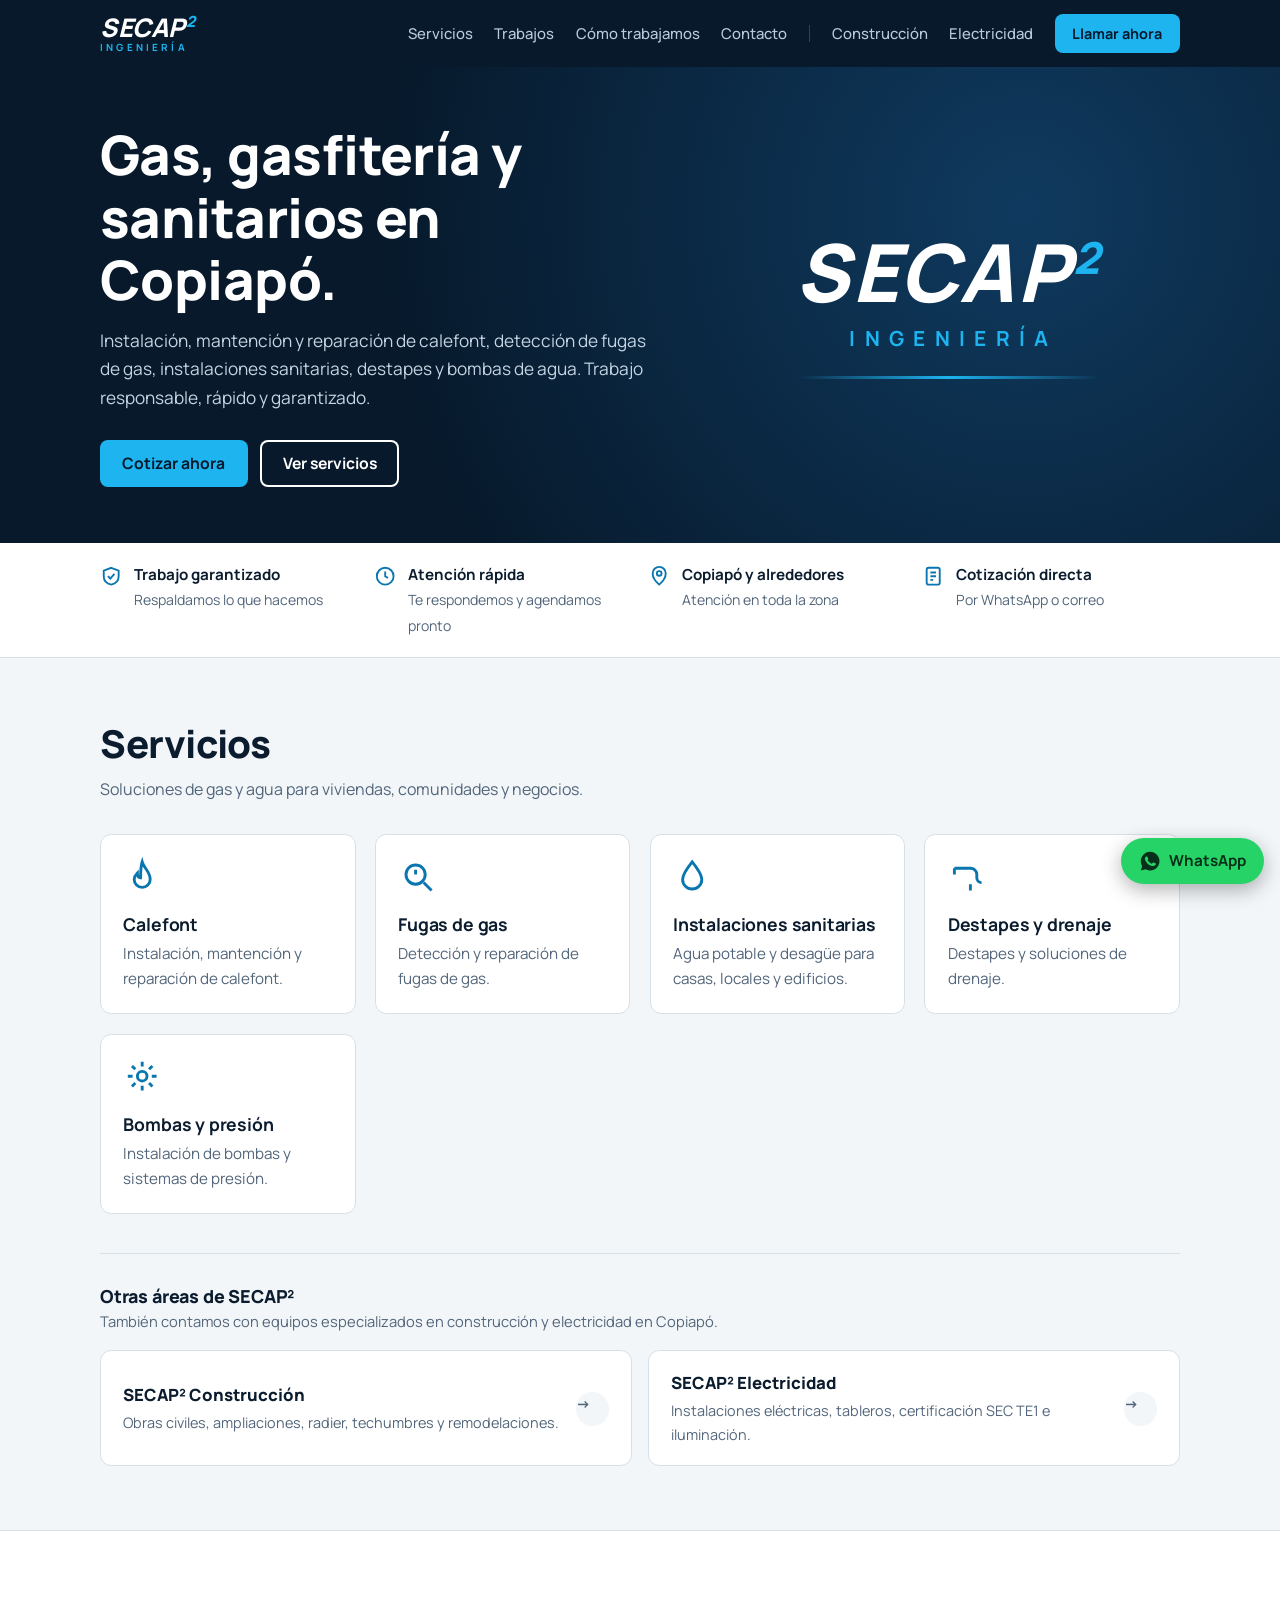
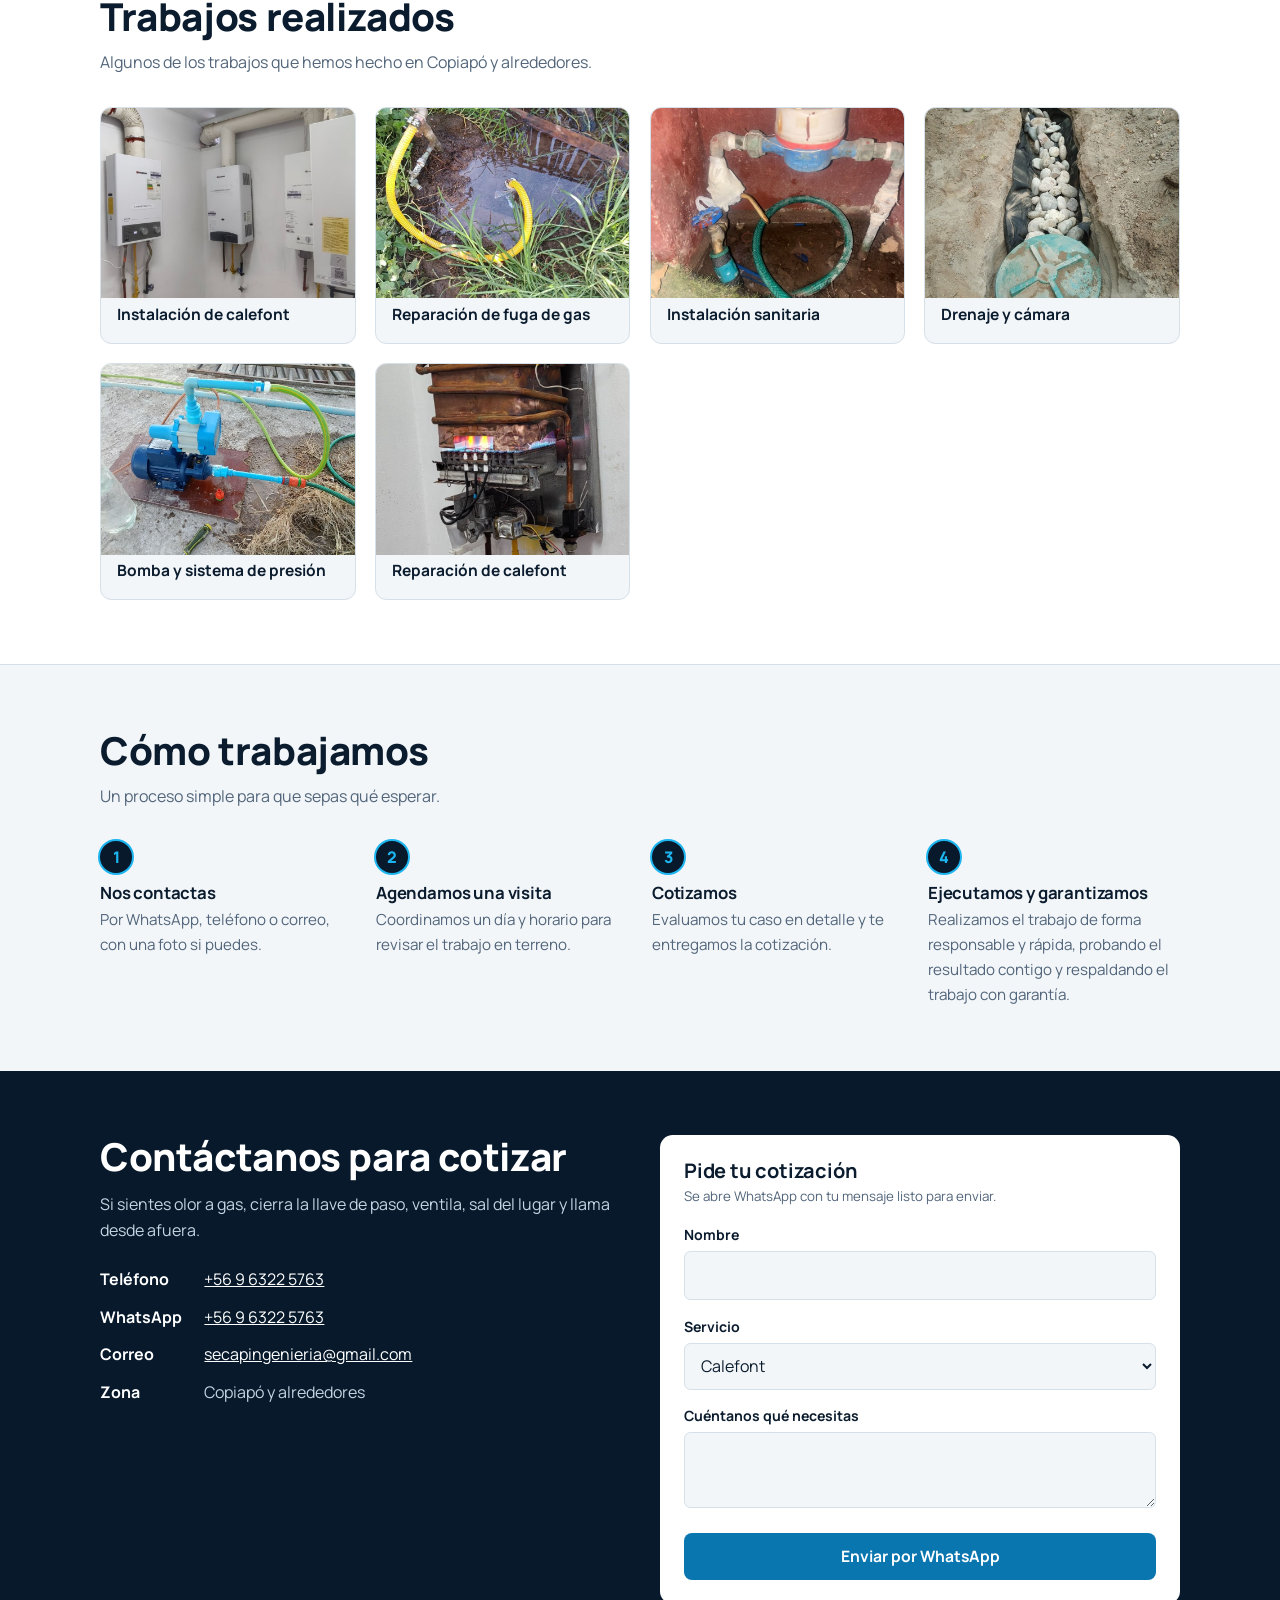
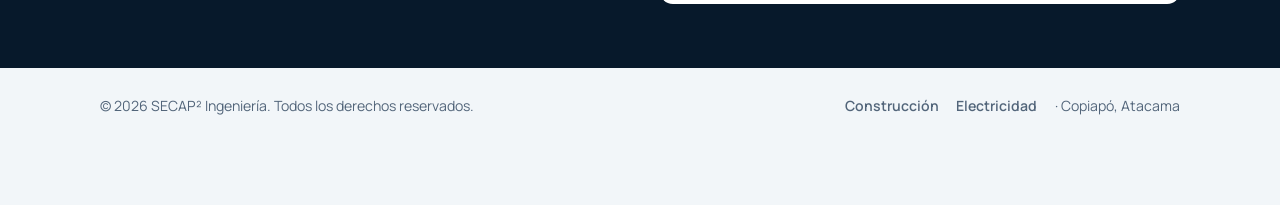
==== index.html @ 54d144fe "Add files via upload" ====
<!DOCTYPE html>
<html lang="es">
<head>
<meta charset="utf-8">
<meta name="viewport" content="width=device-width, initial-scale=1, viewport-fit=cover">
<title>SECAP² Ingeniería · Gas, gasfitería y sanitarios en Copiapó</title>
<meta name="description" content="SECAP² Ingeniería en Copiapó: gasfitería, calefont, fugas de gas, instalaciones sanitarias, construcción y electricidad. Cotiza por WhatsApp.">
<meta name="theme-color" content="#07192b">
<link rel="icon" href="assets/favicon.svg" type="image/svg+xml">
<script type="application/ld+json">{"@context":"https://schema.org","@type":"HomeAndConstructionBusiness","name":"SECAP² Ingeniería","telephone":"+56963225763","email":"secapingenieria@gmail.com","areaServed":{"@type":"City","name":"Copiapó"},"address":{"@type":"PostalAddress","addressLocality":"Copiapó","addressRegion":"Atacama","addressCountry":"CL"}}</script>
<link rel="stylesheet" href="https://fonts.googleapis.com/css2?family=Manrope:wght@400;500;700;800&display=swap">
<link rel="stylesheet" href="css/styles.css">
</head>
<body>

<header class="top">
 <div class="wrap bar">
  <a class="logo" href="#inicio" data-page-link="gas" aria-label="SECAP² Ingeniería, inicio">
   <span><b>SECAP<sup>2</sup></b><small id="logo-sub">INGENIERÍA</small></span>
  </a>
  <div class="mob-areas" aria-label="Áreas">
   <button type="button" id="mob-slot-1" class="active" data-page-link="gas">Gasfitería</button>
   <button type="button" id="mob-slot-2" data-page-link="construccion">Construcción</button>
   <button type="button" id="mob-slot-3" data-page-link="electricidad">Electricidad</button>
  </div>
  <nav>
   <a href="#servicios" class="sec-anchor">Servicios</a>
   <a href="#trabajos" class="sec-anchor">Trabajos</a>
   <a href="#proceso" class="sec-anchor">Cómo trabajamos</a>
   <a href="#contacto" class="sec-anchor">Contacto</a>
   <span class="nav-sep" aria-hidden="true"></span>
   <a href="#construccion" id="nav-alt-1" data-page-link="construccion">Construcción</a>
   <a href="#electricidad" id="nav-alt-2" data-page-link="electricidad">Electricidad</a>
   <a class="btn" href="tel:+56963225763">Llamar ahora</a>
  </nav>
 </div>
</header>

<main id="inicio">
<!-- ============================================================ -->
<!-- PÁGINA PRINCIPAL: GAS, GASFITERÍA Y SANITARIOS               -->
<!-- ============================================================ -->
<div id="page-gas" class="page-section active">
 <div class="hero"><div class="wrap">
  <div>
   <h1>Gas, gasfitería y sanitarios en Copiapó.</h1>
   <p>Instalación, mantención y reparación de calefont, detección de fugas de gas, instalaciones sanitarias, destapes y bombas de agua. Trabajo responsable, rápido y garantizado.</p>
   <a class="btn local-scroll" href="#gas-contacto">Cotizar ahora</a>
   <a class="btn line local-scroll" href="#gas-servicios" style="margin-left:.6rem">Ver servicios</a>
  </div>
  <div class="lockup" role="img" aria-label="Logo de SECAP² Ingeniería">
   <span class="lockup-main">SECAP<sup>2</sup></span>
   <span class="lockup-sub">INGENIERÍA</span>
  </div>
 </div></div>

 <div class="trust"><div class="wrap"><ul>
  <li><svg viewBox="0 0 24 24" fill="none" stroke="currentColor" stroke-width="2" aria-hidden="true"><path d="M12 3l8 3v6c0 5-3.500 8-8 9-4.500-1-8-4-8-9V6z"/><path d="M8.500 12l2.500 2.500 4.500-5"/></svg><div><b>Trabajo garantizado</b><span>Respaldamos lo que hacemos</span></div></li>
  <li><svg viewBox="0 0 24 24" fill="none" stroke="currentColor" stroke-width="2" aria-hidden="true"><circle cx="12" cy="12" r="9"/><path d="M12 7v5l3 2"/></svg><div><b>Atención rápida</b><span>Te respondemos y agendamos pronto</span></div></li>
  <li><svg viewBox="0 0 24 24" fill="none" stroke="currentColor" stroke-width="2" aria-hidden="true"><path d="M12 21s7-6 7-12a7 7 0 0 0-14 0c0 6 7 12 7 12z"/><circle cx="12" cy="9" r="2.500"/></svg><div><b>Copiapó y alrededores</b><span>Atención en toda la zona</span></div></li>
  <li><svg viewBox="0 0 24 24" fill="none" stroke="currentColor" stroke-width="2" aria-hidden="true"><rect x="5" y="3" width="14" height="18" rx="2"/><path d="M9 8h6M9 12h6M9 16h3"/></svg><div><b>Cotización directa</b><span>Por WhatsApp o correo</span></div></li>
 </ul></div></div>

 <section id="gas-servicios" data-block="servicios"><div class="wrap">
  <div class="head"><h2>Servicios</h2><p>Soluciones de gas y agua para viviendas, comunidades y negocios.</p></div>
  <div class="grid">
   <div class="card"><svg viewBox="0 0 24 24" fill="none" stroke="currentColor" stroke-width="1.8" aria-hidden="true"><path d="M12 3c1 4 5 6 5 11a5 5 0 0 1-10 0c0-2 1-3 2-4 0 2 1 3 2 3 0-4 0-7 1-10z"/></svg><h3>Calefont</h3><p>Instalación, mantención y reparación de calefont.</p></div>
   <div class="card"><svg viewBox="0 0 24 24" fill="none" stroke="currentColor" stroke-width="1.8" aria-hidden="true"><circle cx="11" cy="11" r="6"/><path d="M16 16l5 5M11 8v3"/></svg><h3>Fugas de gas</h3><p>Detección y reparación de fugas de gas.</p></div>
   <div class="card"><svg viewBox="0 0 24 24" fill="none" stroke="currentColor" stroke-width="1.8" aria-hidden="true"><path d="M12 3c4 5 6 8 6 11a6 6 0 0 1-12 0c0-3 2-6 6-11z"/></svg><h3>Instalaciones sanitarias</h3><p>Agua potable y desagüe para casas, locales y edificios.</p></div>
   <div class="card"><svg viewBox="0 0 24 24" fill="none" stroke="currentColor" stroke-width="1.8" aria-hidden="true"><path d="M4 7h10a4 4 0 0 1 4 4v2a3 3 0 0 0 3 3M4 7v4M14 17v4"/></svg><h3>Destapes y drenaje</h3><p>Destapes y soluciones de drenaje.</p></div>
   <div class="card"><svg viewBox="0 0 24 24" fill="none" stroke="currentColor" stroke-width="1.8" aria-hidden="true"><circle cx="12" cy="12" r="3"/><path d="M12 3v3M12 18v3M3 12h3M18 12h3M5.600 5.600l2.100 2.100M16.300 16.300l2.100 2.100M18.400 5.600l-2.100 2.100M7.700 16.300l-2.100 2.100"/></svg><h3>Bombas y presión</h3><p>Instalación de bombas y sistemas de presión.</p></div>
  </div>

  <!-- Acceso integrado y limpio a Construcción y Electricidad -->
  <div class="more-areas">
   <div class="more-areas-head">
    <h3>Otras áreas de SECAP²</h3>
    <p>También contamos con equipos especializados en construcción y electricidad en Copiapó.</p>
   </div>
   <div class="area-links-grid">
    <button type="button" class="area-link-card" data-page-link="construccion">
     <div>
      <strong>SECAP² Construcción</strong>
      <span>Obras civiles, ampliaciones, radier, techumbres y remodelaciones.</span>
     </div>
     <span class="area-link-arrow" aria-hidden="true">&rarr;</span>
    </button>
    <button type="button" class="area-link-card" data-page-link="electricidad">
     <div>
      <strong>SECAP² Electricidad</strong>
      <span>Instalaciones eléctricas, tableros, certificación SEC TE1 e iluminación.</span>
     </div>
     <span class="area-link-arrow" aria-hidden="true">&rarr;</span>
    </button>
   </div>
  </div>
 </div></section>

 <section class="alt" id="gas-trabajos" data-block="trabajos"><div class="wrap">
  <div class="head"><h2>Trabajos realizados</h2><p>Algunos de los trabajos que hemos hecho en Copiapó y alrededores.</p></div>
  <div class="works">
   <figure class="work"><img src="assets/img/trabajos/calefont-instalacion.jpg" alt="Tres calefont instalados en la pared de una vivienda" width="900" height="675" loading="lazy"><figcaption>Instalación de calefont</figcaption></figure>
   <figure class="work"><img src="assets/img/trabajos/red-gas-zanja.jpg" alt="Cañería de gas amarilla expuesta en una excavación durante una reparación" width="900" height="675" loading="lazy"><figcaption>Reparación de fuga de gas</figcaption></figure>
   <figure class="work"><img src="assets/img/trabajos/instalacion-sanitaria-medidor.jpg" alt="Medidor y llaves de paso de agua potable instalados en una caseta" width="900" height="675" loading="lazy"><figcaption>Instalación sanitaria</figcaption></figure>
   <figure class="work"><img src="assets/img/trabajos/drenaje-camara.jpg" alt="Zanja de drenaje con gravilla, geotextil y tapa de cámara" width="900" height="675" loading="lazy"><figcaption>Drenaje y cámara</figcaption></figure>
   <figure class="work"><img src="assets/img/trabajos/bomba-agua-presion.jpg" alt="Bomba de agua azul instalada con sus cañerías" width="900" height="675" loading="lazy"><figcaption>Bomba y sistema de presión</figcaption></figure>
   <figure class="work"><img src="assets/img/trabajos/calefont-reparacion.jpg" alt="Calefont abierto durante una reparación" width="718" height="538" loading="lazy"><figcaption>Reparación de calefont</figcaption></figure>
  </div>
 </div></section>

 <section id="gas-proceso" data-block="proceso"><div class="wrap">
  <div class="head"><h2>Cómo trabajamos</h2><p>Un proceso simple para que sepas qué esperar.</p></div>
  <ol class="steps">
   <li><h3>Nos contactas</h3><p>Por WhatsApp, teléfono o correo, con una foto si puedes.</p></li>
   <li><h3>Agendamos una visita</h3><p>Coordinamos un día y horario para revisar el trabajo en terreno.</p></li>
   <li><h3>Cotizamos</h3><p>Evaluamos tu caso en detalle y te entregamos la cotización.</p></li>
   <li><h3>Ejecutamos y garantizamos</h3><p>Realizamos el trabajo de forma responsable y rápida, probando el resultado contigo y respaldando el trabajo con garantía.</p></li>
  </ol>
 </div></section>

 <section class="contact" id="gas-contacto" data-block="contacto"><div class="wrap">
  <div>
   <h2>Contáctanos para cotizar</h2>
   <p>Si sientes olor a gas, cierra la llave de paso, ventila, sal del lugar y llama desde afuera.</p>
   <dl>
    <dt>Teléfono</dt><dd><a href="tel:+56963225763">+56 9 6322 5763</a></dd>
    <dt>WhatsApp</dt><dd><a href="https://wa.me/56963225763">+56 9 6322 5763</a></dd>
    <dt>Correo</dt><dd><a href="mailto:secapingenieria@gmail.com">secapingenieria@gmail.com</a></dd>
    <dt>Zona</dt><dd>Copiapó y alrededores</dd>
   </dl>
  </div>
  <div class="quote">
   <h3>Pide tu cotización</h3>
   <small>Se abre WhatsApp con tu mensaje listo para enviar.</small>
   <label for="n">Nombre</label><input id="n" autocomplete="name">
   <label for="s">Servicio</label>
   <select id="s"><option>Calefont</option><option>Fuga de gas</option><option>Instalación sanitaria</option><option>Destape o drenaje</option><option>Bomba o sistema de presión</option><option>Otro</option></select>
   <label for="m">Cuéntanos qué necesitas</label><textarea id="m"></textarea>
   <button class="btn" id="send" type="button">Enviar por WhatsApp</button>
  </div>
 </div></section>
</div>

<!-- ============================================================ -->
<!-- PÁGINA 2: CONSTRUCCIÓN                                       -->
<!-- ============================================================ -->
<div id="page-construccion" class="page-section">
 <div class="hero"><div class="wrap">
  <div>
   <button type="button" class="back-pill" data-page-link="gas">&larr; Volver a Gas y Sanitarios</button>
   <h1>Construcción, obras civiles y remodelaciones en Copiapó.</h1>
   <p>Ampliaciones, radier, albañilería, tabiquería, techumbres y terminaciones para viviendas, locales comerciales y empresas. Ejecución seria y garantizada.</p>
   <a class="btn local-scroll" href="#const-contacto">Cotizar obra</a>
   <a class="btn line local-scroll" href="#const-servicios" style="margin-left:.6rem">Ver servicios</a>
  </div>
  <div class="lockup" role="img" aria-label="Logo de SECAP² Construcción">
   <span class="lockup-main">SECAP<sup>2</sup></span>
   <span class="lockup-sub">CONSTRUCCIÓN</span>
  </div>
 </div></div>

 <div class="trust"><div class="wrap"><ul>
  <li><svg viewBox="0 0 24 24" fill="none" stroke="currentColor" stroke-width="2" aria-hidden="true"><path d="M12 3l8 3v6c0 5-3.500 8-8 9-4.500-1-8-4-8-9V6z"/><path d="M8.500 12l2.500 2.500 4.500-5"/></svg><div><b>Obra garantizada</b><span>Cumplimiento técnico y respaldo</span></div></li>
  <li><svg viewBox="0 0 24 24" fill="none" stroke="currentColor" stroke-width="2" aria-hidden="true"><circle cx="12" cy="12" r="9"/><path d="M12 7v5l3 2"/></svg><div><b>Plazos claros</b><span>Planificación ordenada en terreno</span></div></li>
  <li><svg viewBox="0 0 24 24" fill="none" stroke="currentColor" stroke-width="2" aria-hidden="true"><path d="M12 21s7-6 7-12a7 7 0 0 0-14 0c0 6 7 12 7 12z"/><circle cx="12" cy="9" r="2.500"/></svg><div><b>Copiapó y alrededores</b><span>Visitas de evaluación en la zona</span></div></li>
  <li><svg viewBox="0 0 24 24" fill="none" stroke="currentColor" stroke-width="2" aria-hidden="true"><rect x="5" y="3" width="14" height="18" rx="2"/><path d="M9 8h6M9 12h6M9 16h3"/></svg><div><b>Presupuesto detallado</b><span>Por WhatsApp o correo</span></div></li>
 </ul></div></div>

 <section id="const-servicios" data-block="servicios"><div class="wrap">
  <div class="head"><h2>Servicios de Construcción</h2><p>Soluciones constructivas para viviendas, comercios y proyectos industriales.</p></div>
  <div class="grid">
   <div class="card"><svg viewBox="0 0 24 24" fill="none" stroke="currentColor" stroke-width="1.8" aria-hidden="true"><path d="M3 21h18M4 21V10l8-6 8 6v11M9 21v-6h6v6"/></svg><h3>Ampliaciones y obras civiles</h3><p>Construcción de ampliaciones, segundos pisos, cierres perimetrales y estructuras.</p></div>
   <div class="card"><svg viewBox="0 0 24 24" fill="none" stroke="currentColor" stroke-width="1.8" aria-hidden="true"><path d="M2 18h20M4 14h16M6 10h12M8 6h8"/></svg><h3>Radier y albañilería</h3><p>Hormigón armado, radieres nivelados, muros de bloques, estucos y fundaciones.</p></div>
   <div class="card"><svg viewBox="0 0 24 24" fill="none" stroke="currentColor" stroke-width="1.8" aria-hidden="true"><rect x="3" y="4" width="18" height="16" rx="2"/><path d="M3 10h18M9 10v10M15 4v6"/></svg><h3>Remodelación y tabiquería</h3><p>Tabiques en Metalcon o madera, cielos rasos, aislamiento y redistribución interior.</p></div>
   <div class="card"><svg viewBox="0 0 24 24" fill="none" stroke="currentColor" stroke-width="1.8" aria-hidden="true"><path d="M2 12l10-8 10 8M5 10v10h14V10"/></svg><h3>Techumbres y hojalatería</h3><p>Instalación y reparación de techos, canaletas, bajadas de agua e impermeabilización.</p></div>
   <div class="card"><svg viewBox="0 0 24 24" fill="none" stroke="currentColor" stroke-width="1.8" aria-hidden="true"><path d="M14.7 6.3a1 1 0 0 0 0 1.4l1.6 1.6a1 1 0 0 0 1.4 0l3.77-3.77a6 6 0 0 1-7.94 7.94l-6.91 6.91a2.12 2.12 0 0 1-3-3l6.91-6.91a6 6 0 0 1 7.94-7.94l-3.76 3.76z"/></svg><h3>Terminaciones y mantención</h3><p>Cerámicas, porcelanatos, pintura interior/exterior, puertas, ventanas y arreglos generales.</p></div>
  </div>

  <div class="more-areas">
   <div class="more-areas-head">
    <h3>Otras áreas de SECAP²</h3>
    <p>Cambia de especialidad cuando lo necesites.</p>
   </div>
   <div class="area-links-grid">
    <button type="button" class="area-link-card" data-page-link="gas">
     <div>
      <strong>SECAP² Gasfitería y Sanitarios</strong>
      <span>Calefont, fugas de gas, redes sanitarias, destapes y bombas de agua.</span>
     </div>
     <span class="area-link-arrow" aria-hidden="true">&rarr;</span>
    </button>
    <button type="button" class="area-link-card" data-page-link="electricidad">
     <div>
      <strong>SECAP² Electricidad</strong>
      <span>Instalaciones eléctricas, tableros, certificación SEC TE1 e iluminación.</span>
     </div>
     <span class="area-link-arrow" aria-hidden="true">&rarr;</span>
    </button>
   </div>
  </div>
 </div></section>

 <section class="alt" id="const-trabajos" data-block="trabajos"><div class="wrap">
  <div class="head"><h2>Trabajos de construcción</h2><p>Proyectos y remodelaciones ejecutados en Copiapó y alrededores.</p></div>
  <div class="works">
   <figure class="work"><img src="assets/img/trabajos/radier-hormigonado.jpg" alt="Maestro nivelando hormigón sobre la enfierradura de un radier" width="900" height="675" loading="lazy"><figcaption>Radier con enfierradura</figcaption></figure>
   <figure class="work"><img src="assets/img/trabajos/radier-malla.jpg" alt="Preparación de un radier con malla sobre el terreno" width="900" height="675" loading="lazy"><figcaption>Radier con malla</figcaption></figure>
   <figure class="work"><div class="ph"><svg viewBox="0 0 24 24" fill="none" stroke="currentColor" stroke-width="1.6" aria-hidden="true"><path d="M4 8h3l1.5-2h7L17 8h3v11H4z"/><circle cx="12" cy="13" r="3.5"/></svg><span>Espacio para foto</span></div><figcaption>Remodelación interior</figcaption></figure>
   <figure class="work"><div class="ph"><svg viewBox="0 0 24 24" fill="none" stroke="currentColor" stroke-width="1.6" aria-hidden="true"><path d="M4 8h3l1.5-2h7L17 8h3v11H4z"/><circle cx="12" cy="13" r="3.5"/></svg><span>Espacio para foto</span></div><figcaption>Techumbre y hojalatería</figcaption></figure>
   <figure class="work"><div class="ph"><svg viewBox="0 0 24 24" fill="none" stroke="currentColor" stroke-width="1.6" aria-hidden="true"><path d="M4 8h3l1.5-2h7L17 8h3v11H4z"/><circle cx="12" cy="13" r="3.5"/></svg><span>Espacio para foto</span></div><figcaption>Terminaciones y pisos</figcaption></figure>
   <figure class="work"><div class="ph"><svg viewBox="0 0 24 24" fill="none" stroke="currentColor" stroke-width="1.6" aria-hidden="true"><path d="M4 8h3l1.5-2h7L17 8h3v11H4z"/><circle cx="12" cy="13" r="3.5"/></svg><span>Espacio para foto</span></div><figcaption>Obra menor / cierre</figcaption></figure>
  </div>
 </div></section>

 <section id="const-proceso" data-block="proceso"><div class="wrap">
  <div class="head"><h2>Cómo trabajamos</h2><p>Un proceso claro desde la visita hasta la entrega.</p></div>
  <ol class="steps">
   <li><h3>Nos contactas</h3><p>Por WhatsApp, teléfono o correo, con una foto si puedes.</p></li>
   <li><h3>Agendamos una visita</h3><p>Coordinamos un día y horario para revisar el trabajo en terreno.</p></li>
   <li><h3>Cotizamos</h3><p>Evaluamos tu caso en detalle y te entregamos la cotización.</p></li>
   <li><h3>Ejecutamos y garantizamos</h3><p>Realizamos el trabajo de forma responsable y rápida, probando el resultado contigo y respaldando el trabajo con garantía.</p></li>
  </ol>
 </div></section>

 <section class="contact" id="const-contacto" data-block="contacto"><div class="wrap">
  <div>
   <h2>Contáctanos para cotizar tu obra</h2>
   <p>Cuéntanos qué proyecto de construcción o remodelación necesitas realizar en Copiapó.</p>
   <dl>
    <dt>Teléfono</dt><dd><a href="tel:+56963225763">+56 9 6322 5763</a></dd>
    <dt>WhatsApp</dt><dd><a href="https://wa.me/56963225763">+56 9 6322 5763</a></dd>
    <dt>Correo</dt><dd><a href="mailto:secapingenieria@gmail.com">secapingenieria@gmail.com</a></dd>
    <dt>Zona</dt><dd>Copiapó y alrededores</dd>
   </dl>
  </div>
  <div class="quote">
   <h3>Pide tu cotización · Construcción</h3>
   <small>Se abre WhatsApp con tu mensaje listo para enviar.</small>
   <label for="cn">Nombre</label><input id="cn" autocomplete="name">
   <label for="cs">Servicio</label>
   <select id="cs"><option>Ampliación / Obra civil</option><option>Radier / Albañilería</option><option>Remodelación / Tabiquería</option><option>Techumbre / Hojalatería</option><option>Terminaciones / Pintura / Cerámica</option><option>Otro</option></select>
   <label for="cm">Cuéntanos qué necesitas</label><textarea id="cm"></textarea>
   <button class="btn" id="send-const" type="button">Enviar por WhatsApp</button>
  </div>
 </div></section>
</div>

<!-- ============================================================ -->
<!-- PÁGINA 3: ELECTRICIDAD                                       -->
<!-- ============================================================ -->
<div id="page-electricidad" class="page-section">
 <div class="hero"><div class="wrap">
  <div>
   <button type="button" class="back-pill" data-page-link="gas">&larr; Volver a Gas y Sanitarios</button>
   <h1>Instalaciones eléctricas y certificación SEC en Copiapó.</h1>
   <p>Proyectos eléctricos domiciliarios e industriales, tableros eléctricos, trámites SEC TE1, iluminación LED, puesta a tierra y reparación de fallas. Trabajo seguro y normado.</p>
   <a class="btn local-scroll" href="#elec-contacto">Cotizar ahora</a>
   <a class="btn line local-scroll" href="#elec-servicios" style="margin-left:.6rem">Ver servicios</a>
  </div>
  <div class="lockup" role="img" aria-label="Logo de SECAP² Electricidad">
   <span class="lockup-main">SECAP<sup>2</sup></span>
   <span class="lockup-sub">ELECTRICIDAD</span>
  </div>
 </div></div>

 <div class="trust"><div class="wrap"><ul>
  <li><svg viewBox="0 0 24 24" fill="none" stroke="currentColor" stroke-width="2" aria-hidden="true"><path d="M13 2L4 14h7l-1 8 9-12h-7l1-8z"/></svg><div><b>Normativa vigente</b><span>Instalaciones seguras bajo norma SEC</span></div></li>
  <li><svg viewBox="0 0 24 24" fill="none" stroke="currentColor" stroke-width="2" aria-hidden="true"><circle cx="12" cy="12" r="9"/><path d="M12 7v5l3 2"/></svg><div><b>Atención rápida</b><span>Diagnóstico y solución de fallas</span></div></li>
  <li><svg viewBox="0 0 24 24" fill="none" stroke="currentColor" stroke-width="2" aria-hidden="true"><path d="M12 21s7-6 7-12a7 7 0 0 0-14 0c0 6 7 12 7 12z"/><circle cx="12" cy="9" r="2.500"/></svg><div><b>Copiapó y alrededores</b><span>Atención residencial y comercial</span></div></li>
  <li><svg viewBox="0 0 24 24" fill="none" stroke="currentColor" stroke-width="2" aria-hidden="true"><rect x="5" y="3" width="14" height="18" rx="2"/><path d="M9 8h6M9 12h6M9 16h3"/></svg><div><b>Cotización directa</b><span>Por WhatsApp o correo</span></div></li>
 </ul></div></div>

 <section id="elec-servicios" data-block="servicios"><div class="wrap">
  <div class="head"><h2>Servicios de Electricidad</h2><p>Soluciones eléctricas seguras para viviendas, locales y empresas.</p></div>
  <div class="grid">
   <div class="card"><svg viewBox="0 0 24 24" fill="none" stroke="currentColor" stroke-width="1.8" aria-hidden="true"><path d="M13 2L4 14h7l-1 8 9-12h-7l1-8z"/></svg><h3>Instalaciones eléctricas</h3><p>Canalizaciones, cableado, circuitos dedicados, enchufes y aumentos de potencia.</p></div>
   <div class="card"><svg viewBox="0 0 24 24" fill="none" stroke="currentColor" stroke-width="1.8" aria-hidden="true"><rect x="4" y="3" width="16" height="18" rx="2"/><path d="M8 8h8M8 12h8M8 16h4"/></svg><h3>Tableros eléctricos</h3><p>Armado, normalización y actualización con protecciones diferenciales y automáticos.</p></div>
   <div class="card"><svg viewBox="0 0 24 24" fill="none" stroke="currentColor" stroke-width="1.8" aria-hidden="true"><path d="M9 12l2 2 4-4"/><rect x="4" y="3" width="16" height="18" rx="2"/></svg><h3>Certificación SEC TE1</h3><p>Regularización eléctrica, planos y tramitación de certificado TE1 ante la SEC.</p></div>
   <div class="card"><svg viewBox="0 0 24 24" fill="none" stroke="currentColor" stroke-width="1.8" aria-hidden="true"><circle cx="12" cy="12" r="4"/><path d="M12 2v2M12 20v2M4.93 4.93l1.41 1.41M17.66 17.66l1.41 1.41M2 12h2M20 12h2M4.93 19.07l1.41-1.41M17.66 6.34l1.41-1.41"/></svg><h3>Iluminación LED</h3><p>Iluminación interior, exterior, focos de seguridad, galpones y ahorro energético.</p></div>
   <div class="card"><svg viewBox="0 0 24 24" fill="none" stroke="currentColor" stroke-width="1.8" aria-hidden="true"><path d="M12 3v12M8 15h8M9 18h6M10 21h4"/></svg><h3>Fallas y puesta a tierra</h3><p>Detección de cortocircuitos, fugas a tierra, mallas a tierra y mantención preventiva.</p></div>
  </div>

  <div class="more-areas">
   <div class="more-areas-head">
    <h3>Otras áreas de SECAP²</h3>
    <p>Cambia de especialidad cuando lo necesites.</p>
   </div>
   <div class="area-links-grid">
    <button type="button" class="area-link-card" data-page-link="gas">
     <div>
      <strong>SECAP² Gasfitería y Sanitarios</strong>
      <span>Calefont, fugas de gas, redes sanitarias, destapes y bombas de agua.</span>
     </div>
     <span class="area-link-arrow" aria-hidden="true">&rarr;</span>
    </button>
    <button type="button" class="area-link-card" data-page-link="construccion">
     <div>
      <strong>SECAP² Construcción</strong>
      <span>Obras civiles, ampliaciones, radier, techumbres y remodelaciones.</span>
     </div>
     <span class="area-link-arrow" aria-hidden="true">&rarr;</span>
    </button>
   </div>
  </div>
 </div></section>

 <section class="alt" id="elec-trabajos" data-block="trabajos"><div class="wrap">
  <div class="head"><h2>Trabajos eléctricos realizados</h2><p>Algunas instalaciones y normalizaciones hechas en Copiapó y alrededores.</p></div>
  <div class="works">
   <figure class="work"><div class="ph"><svg viewBox="0 0 24 24" fill="none" stroke="currentColor" stroke-width="1.6" aria-hidden="true"><path d="M4 8h3l1.5-2h7L17 8h3v11H4z"/><circle cx="12" cy="13" r="3.5"/></svg><span>Espacio para foto</span></div><figcaption>Normalización de tablero eléctrico</figcaption></figure>
   <figure class="work"><div class="ph"><svg viewBox="0 0 24 24" fill="none" stroke="currentColor" stroke-width="1.6" aria-hidden="true"><path d="M4 8h3l1.5-2h7L17 8h3v11H4z"/><circle cx="12" cy="13" r="3.5"/></svg><span>Espacio para foto</span></div><figcaption>Certificación SEC TE1</figcaption></figure>
   <figure class="work"><div class="ph"><svg viewBox="0 0 24 24" fill="none" stroke="currentColor" stroke-width="1.6" aria-hidden="true"><path d="M4 8h3l1.5-2h7L17 8h3v11H4z"/><circle cx="12" cy="13" r="3.5"/></svg><span>Espacio para foto</span></div><figcaption>Instalación eléctrica domiciliaria</figcaption></figure>
   <figure class="work"><div class="ph"><svg viewBox="0 0 24 24" fill="none" stroke="currentColor" stroke-width="1.6" aria-hidden="true"><path d="M4 8h3l1.5-2h7L17 8h3v11H4z"/><circle cx="12" cy="13" r="3.5"/></svg><span>Espacio para foto</span></div><figcaption>Iluminación LED exterior e interior</figcaption></figure>
   <figure class="work"><div class="ph"><svg viewBox="0 0 24 24" fill="none" stroke="currentColor" stroke-width="1.6" aria-hidden="true"><path d="M4 8h3l1.5-2h7L17 8h3v11H4z"/><circle cx="12" cy="13" r="3.5"/></svg><span>Espacio para foto</span></div><figcaption>Sistema de puesta a tierra</figcaption></figure>
   <figure class="work"><div class="ph"><svg viewBox="0 0 24 24" fill="none" stroke="currentColor" stroke-width="1.6" aria-hidden="true"><path d="M4 8h3l1.5-2h7L17 8h3v11H4z"/><circle cx="12" cy="13" r="3.5"/></svg><span>Espacio para foto</span></div><figcaption>Mantención eléctrica</figcaption></figure>
  </div>
 </div></section>

 <section id="elec-proceso" data-block="proceso"><div class="wrap">
  <div class="head"><h2>Cómo trabajamos</h2><p>Un proceso seguro y transparente para cada instalación.</p></div>
  <ol class="steps">
   <li><h3>Nos contactas</h3><p>Por WhatsApp, teléfono o correo, con una foto si puedes.</p></li>
   <li><h3>Agendamos una visita</h3><p>Coordinamos un día y horario para revisar el trabajo en terreno.</p></li>
   <li><h3>Cotizamos</h3><p>Evaluamos tu caso en detalle y te entregamos la cotización.</p></li>
   <li><h3>Ejecutamos y garantizamos</h3><p>Realizamos el trabajo de forma responsable y rápida, probando el resultado contigo y respaldando el trabajo con garantía.</p></li>
  </ol>
 </div></section>

 <section class="contact" id="elec-contacto" data-block="contacto"><div class="wrap">
  <div>
   <h2>Contáctanos para cotizar</h2>
   <p>Si notas olor a quemado, chispazos o cortes frecuentes, baja el interruptor automático y llámanos.</p>
   <dl>
    <dt>Teléfono</dt><dd><a href="tel:+56963225763">+56 9 6322 5763</a></dd>
    <dt>WhatsApp</dt><dd><a href="https://wa.me/56963225763">+56 9 6322 5763</a></dd>
    <dt>Correo</dt><dd><a href="mailto:secapingenieria@gmail.com">secapingenieria@gmail.com</a></dd>
    <dt>Zona</dt><dd>Copiapó y alrededores</dd>
   </dl>
  </div>
  <div class="quote">
   <h3>Pide tu cotización · Electricidad</h3>
   <small>Se abre WhatsApp con tu mensaje listo para enviar.</small>
   <label for="en">Nombre</label><input id="en" autocomplete="name">
   <label for="es">Servicio</label>
   <select id="es"><option>Instalación eléctrica</option><option>Tablero eléctrico / Normalización</option><option>Certificación SEC TE1</option><option>Iluminación LED</option><option>Falla eléctrica / Puesta a tierra</option><option>Otro</option></select>
   <label for="em">Cuéntanos qué necesitas</label><textarea id="em"></textarea>
   <button class="btn" id="send-elec" type="button">Enviar por WhatsApp</button>
  </div>
 </div></section>
</div>
</main>

<footer>
 <div class="wrap">
  <span>© 2026 SECAP² Ingeniería. Todos los derechos reservados.</span>
  <div class="footer-links">
   <a href="#construccion" id="footer-alt-1" data-page-link="construccion">Construcción</a>
   <a href="#electricidad" id="footer-alt-2" data-page-link="electricidad">Electricidad</a>
   <span>· Copiapó, Atacama</span>
  </div>
 </div>
</footer>

<a class="fab" href="https://wa.me/56963225763?text=Hola%2C%20quiero%20cotizar." target="_blank" rel="noopener" aria-label="Escribir por WhatsApp"><svg viewBox="0 0 24 24" fill="currentColor" aria-hidden="true"><path d="M12 2a10 10 0 0 0-8.6 15.1L2 22l5-1.3A10 10 0 1 0 12 2zm5.200 14c-.2.6-1.300 1.200-1.800 1.200-.5.100-1 .200-3.300-.700-2.800-1.100-4.600-4-4.700-4.200-.1-.2-1.100-1.500-1.100-2.800s.700-2 1-2.300c.2-.3.500-.3.700-.3h.5c.2 0 .4 0 .6.500l.8 2c.1.200.1.300 0 .5l-.4.600c-.1.200-.3.300-.1.600.2.300.8 1.300 1.700 2.100 1.200 1 2.100 1.300 2.400 1.500.3.100.5.100.6-.1l.9-1.100c.2-.3.400-.2.600-.1l1.900.9c.3.100.5.200.5.300.1.200.1.800-.1 1.400z"/></svg>WhatsApp</a>

<script src="js/main.js"></script>
</body>
</html>
---- css/styles.css ----
/* SECAP² Ingeniería · estilos del sitio */
:root{--bg:#f2f6f9;--surface:#fff;--ink:#0b1c2e;--muted:#52657a;--btn:#0a76b0;--btn-ink:#fff;--cy:#1db4f0;--navy:#07192b;--line:#d6e0e8;
box-sizing:border-box;padding-top:env(safe-area-inset-top,0px);padding-bottom:env(safe-area-inset-bottom,0px)}
@media (prefers-color-scheme:dark){:root:not([data-theme="light"]){--bg:#0a1623;--surface:#112133;--ink:#e8f0f6;--muted:#9db0c2;--btn:#2bbcf3;--btn-ink:#06192a;--line:#233850}}
:root[data-theme="dark"]{--bg:#0a1623;--surface:#112133;--ink:#e8f0f6;--muted:#9db0c2;--btn:#2bbcf3;--btn-ink:#06192a;--line:#233850}
html{scroll-padding-top:calc(env(safe-area-inset-top,0px) + 4.5rem);scroll-behavior:smooth}
*{box-sizing:border-box}
body{margin:0;background:var(--bg);color:var(--ink);font:400 1rem/1.65 Manrope,system-ui,sans-serif}
body::before{content:"";position:fixed;inset:0 0 auto;height:env(safe-area-inset-top,0px);background:var(--navy);z-index:21}
h1,h2,h3{margin:0;line-height:1.15;letter-spacing:-.01em}
a{color:inherit}
:focus-visible{outline:3px solid var(--cy);outline-offset:3px}
.wrap{max-width:1120px;margin:0 auto;padding:0 1.25rem}

/* Barra superior original */
.top{position:sticky;top:0;z-index:20;background:var(--navy);color:#fff;padding-top:env(safe-area-inset-top,0px)}
.bar{display:flex;align-items:center;justify-content:space-between;gap:1rem;height:4.2rem}
.logo{display:flex;align-items:center;text-decoration:none;color:#fff;line-height:1}
.logo b{font-weight:800;font-style:italic;font-size:1.6rem;letter-spacing:.02em}
.logo b sup{color:var(--cy);font-size:.6em}
.logo small{display:block;font-size:.62rem;font-weight:700;letter-spacing:.32em;color:var(--cy);margin-top:.2rem}

nav{display:flex;align-items:center;gap:1.35rem}
nav a{text-decoration:none;color:#b9cbdb;font-weight:500;font-size:.93rem;transition:color .15s}
nav a:hover,nav a.active-link{color:#fff}
nav .nav-sep{width:1px;height:1.1rem;background:rgba(255,255,255,.18)}

/* Menú móvil compacto para otras áreas */
.mob-areas{display:none;gap:.45rem;align-items:center}
.mob-areas button{background:rgba(255,255,255,.08);border:1px solid rgba(255,255,255,.18);color:#fff;font:600 .78rem Manrope,sans-serif;padding:.35rem .6rem;border-radius:.4rem;cursor:pointer}
.mob-areas button.active{background:var(--cy);color:var(--navy);border-color:var(--cy)}

.btn{display:inline-block;background:var(--btn);color:var(--btn-ink);padding:.8rem 1.4rem;border-radius:.5rem;font:700 .98rem Manrope,sans-serif;text-decoration:none;border:0;cursor:pointer}
.top .btn,.hero .btn{background:var(--cy);color:var(--navy)}
.top .btn{padding:.62rem 1.1rem;font-size:.9rem}
.btn.line,.hero .btn.line{background:transparent;color:#fff;box-shadow:inset 0 0 0 2px #fff}

/* Vistas de página */
.page-section{display:none}
.page-section.active{display:block}

/* Hero original + Lockup solo letras */
.hero{background:radial-gradient(circle at 80% 30%,#0f3a5f 0,var(--navy) 60%);color:#fff;padding:3.5rem 0}
.hero .wrap{display:grid;grid-template-columns:1.25fr 1fr;gap:2.5rem;align-items:center}
.hero h1{font-size:clamp(2.1rem,5vw,3.4rem);font-weight:800}
.hero p{margin:1rem 0 1.7rem;max-width:50ch;color:#c4d4e2;font-size:1.08rem}
.hero .lockup{display:flex;flex-direction:column;align-items:center;justify-content:center;text-align:center;user-select:none;padding:1rem}
.hero .lockup-main{font-size:clamp(3.3rem,6.5vw,5rem);font-weight:800;font-style:italic;letter-spacing:.03em;line-height:1;color:#fff}
.hero .lockup-main sup{color:var(--cy);font-size:.55em;vertical-align:super;margin-left:2px}
.hero .lockup-sub{font-size:clamp(.95rem,1.8vw,1.3rem);font-weight:700;letter-spacing:.45em;color:var(--cy);margin-top:.55rem;padding-left:.45em;text-transform:uppercase}

.back-pill{display:inline-flex;align-items:center;gap:.45rem;background:rgba(29,180,240,.14);color:var(--cy);border:1px solid rgba(29,180,240,.35);padding:.35rem .85rem;border-radius:999px;font-size:.84rem;font-weight:700;text-decoration:none;margin-bottom:1.1rem;cursor:pointer}
.back-pill:hover{background:rgba(29,180,240,.24)}

.trust{background:var(--surface);border-bottom:1px solid var(--line)}
.trust ul{list-style:none;margin:0;padding:1.2rem 0;display:grid;grid-template-columns:repeat(auto-fit,minmax(200px,1fr));gap:1rem}
.trust li{display:flex;gap:.7rem;align-items:flex-start;font-size:.95rem}
.trust svg{flex:none;width:1.4rem;height:1.4rem;color:var(--btn);margin-top:.15rem}
.trust b{display:block}.trust span{color:var(--muted);font-size:.88rem}
section{padding:4rem 0}
.head{max-width:60ch;margin-bottom:2rem}
.head h2{font-size:clamp(1.7rem,4vw,2.4rem);font-weight:800}
.head p{margin:.6rem 0 0;color:var(--muted)}
.grid{display:grid;grid-template-columns:repeat(auto-fit,minmax(230px,1fr));gap:1.2rem}
.card{background:var(--surface);border:1px solid var(--line);border-radius:.7rem;padding:1.4rem}
.card svg{width:2.4rem;height:2.4rem;color:var(--btn);margin-bottom:.7rem}
.card h3{font-size:1.1rem;margin-bottom:.4rem}
.card p{margin:0;color:var(--muted);font-size:.95rem}

/* Bloque discreto de acceso a otras divisiones */
.more-areas{margin-top:2.4rem;padding-top:2rem;border-top:1px solid var(--line)}
.more-areas-head{margin-bottom:1rem}
.more-areas-head h3{font-size:1.12rem;font-weight:800}
.more-areas-head p{margin:.2rem 0 0;color:var(--muted);font-size:.92rem}
.area-links-grid{display:grid;grid-template-columns:repeat(auto-fit,minmax(280px,1fr));gap:1rem}
.area-link-card{display:flex;align-items:center;justify-content:space-between;gap:1rem;background:var(--surface);border:1px solid var(--line);border-radius:.7rem;padding:1.15rem 1.35rem;text-decoration:none;color:inherit;transition:border-color .18s,transform .18s;cursor:pointer;text-align:left;width:100%;font:inherit}
.area-link-card:hover{border-color:var(--btn);transform:translateY(-2px)}
.area-link-card strong{display:block;font-size:1.05rem;font-weight:800}
.area-link-card span{display:block;color:var(--muted);font-size:.9rem;margin-top:.15rem}
.area-link-arrow{flex:none;width:2.1rem;height:2.1rem;border-radius:50%;background:var(--bg);color:var(--btn);display:grid;place-items:center;font-weight:800}

.works{display:grid;grid-template-columns:repeat(auto-fit,minmax(250px,1fr));gap:1.2rem}
.work{margin:0;background:var(--bg);border:1px solid var(--line);border-radius:.7rem;overflow:hidden}
.work .ph{aspect-ratio:4/3;display:grid;place-content:center;justify-items:center;gap:.4rem;border:2px dashed var(--line);margin:.7rem;border-radius:.5rem;color:var(--muted);font-size:.9rem;text-align:center}
.work .ph svg{width:2.2rem;height:2.2rem}
.work img{display:block;width:100%;height:auto;aspect-ratio:4/3;object-fit:cover}
.work figcaption{padding:.2rem 1rem 1rem;font-weight:700;font-size:.97rem}
.alt{background:var(--surface);border-block:1px solid var(--line)}
.steps{list-style:none;margin:0;padding:0;display:grid;grid-template-columns:repeat(auto-fit,minmax(220px,1fr));gap:1.5rem;counter-reset:s}
.steps li{counter-increment:s;position:relative;padding-top:2.6rem}
.steps li::before{content:counter(s);position:absolute;top:0;left:0;width:2rem;height:2rem;border-radius:50%;background:var(--navy);color:var(--cy);font-weight:800;display:grid;place-items:center;box-shadow:0 0 0 2px var(--cy)}
.steps h3{font-size:1.05rem;margin-bottom:.3rem}
.steps p{margin:0;color:var(--muted);font-size:.95rem}
.contact{background:var(--navy);color:#fff}
.contact .wrap{display:grid;grid-template-columns:1fr 1fr;gap:2.5rem;align-items:start}
.contact h2{font-size:clamp(1.7rem,4vw,2.4rem);font-weight:800}
.contact p{color:#c4d4e2;margin:.7rem 0 1.4rem}
.contact dl{display:grid;grid-template-columns:auto 1fr;gap:.7rem 1.4rem;margin:0}
.contact dt{font-weight:700}.contact dd{margin:0;color:#c4d4e2}
.contact dd a{color:#fff}
.quote{background:var(--surface);color:var(--ink);border-radius:.8rem;padding:1.5rem}
.quote h3{font-size:1.25rem}
.quote small{color:var(--muted)}
label{display:block;font-weight:700;font-size:.88rem;margin:.9rem 0 .3rem}
input,select,textarea{width:100%;font:inherit;color:var(--ink);background:var(--bg);border:1px solid var(--line);border-radius:.4rem;padding:.65rem .75rem}
textarea{min-height:4.5rem;resize:vertical}
.quote .btn{width:100%;margin-top:1.1rem}
footer{padding:1.6rem 0 2.4rem;color:var(--muted);font-size:.88rem}
footer .wrap{display:flex;justify-content:space-between;gap:1rem;flex-wrap:wrap}
.footer-links{display:flex;gap:1.1rem;flex-wrap:wrap}
.footer-links a{text-decoration:none;color:var(--muted);font-weight:600}
.footer-links a:hover{color:var(--ink)}

@media (max-width:920px){
  .hero .wrap,.contact .wrap{grid-template-columns:1fr}
  .hero .lockup{order:-1;padding:.5rem 0}
  nav a:not(.btn),nav .nav-sep{display:none}
  .mob-areas{display:flex}
}

/* Mejoras */
.hero{background:radial-gradient(circle at 80% 30%,#0f3a5f 0,var(--navy) 60%)}
.hero .lockup::after{content:"";display:block;width:70%;height:3px;margin-top:1.3rem;background:linear-gradient(90deg,transparent,var(--cy),transparent)}
.card{transition:transform .18s,border-color .18s}
.card:hover{transform:translateY(-3px);border-color:var(--btn)}
.fab{position:fixed;right:1rem;bottom:calc(1rem + env(safe-area-inset-bottom,0px));z-index:30;display:flex;align-items:center;gap:.5rem;background:#25d366;color:#06301a;font:700 .95rem Manrope,sans-serif;padding:.75rem 1.1rem;border-radius:999px;text-decoration:none;box-shadow:0 6px 20px rgba(0,0,0,.3)}
.fab svg{width:1.4rem;height:1.4rem}
.fab:hover{filter:brightness(1.06)}
footer{padding-bottom:5.5rem}
input[aria-invalid="true"]{border-color:#d9534f;box-shadow:0 0 0 2px rgba(217,83,79,.25)}
@media (prefers-reduced-motion:reduce){html{scroll-behavior:auto}*{transition:none!important}}
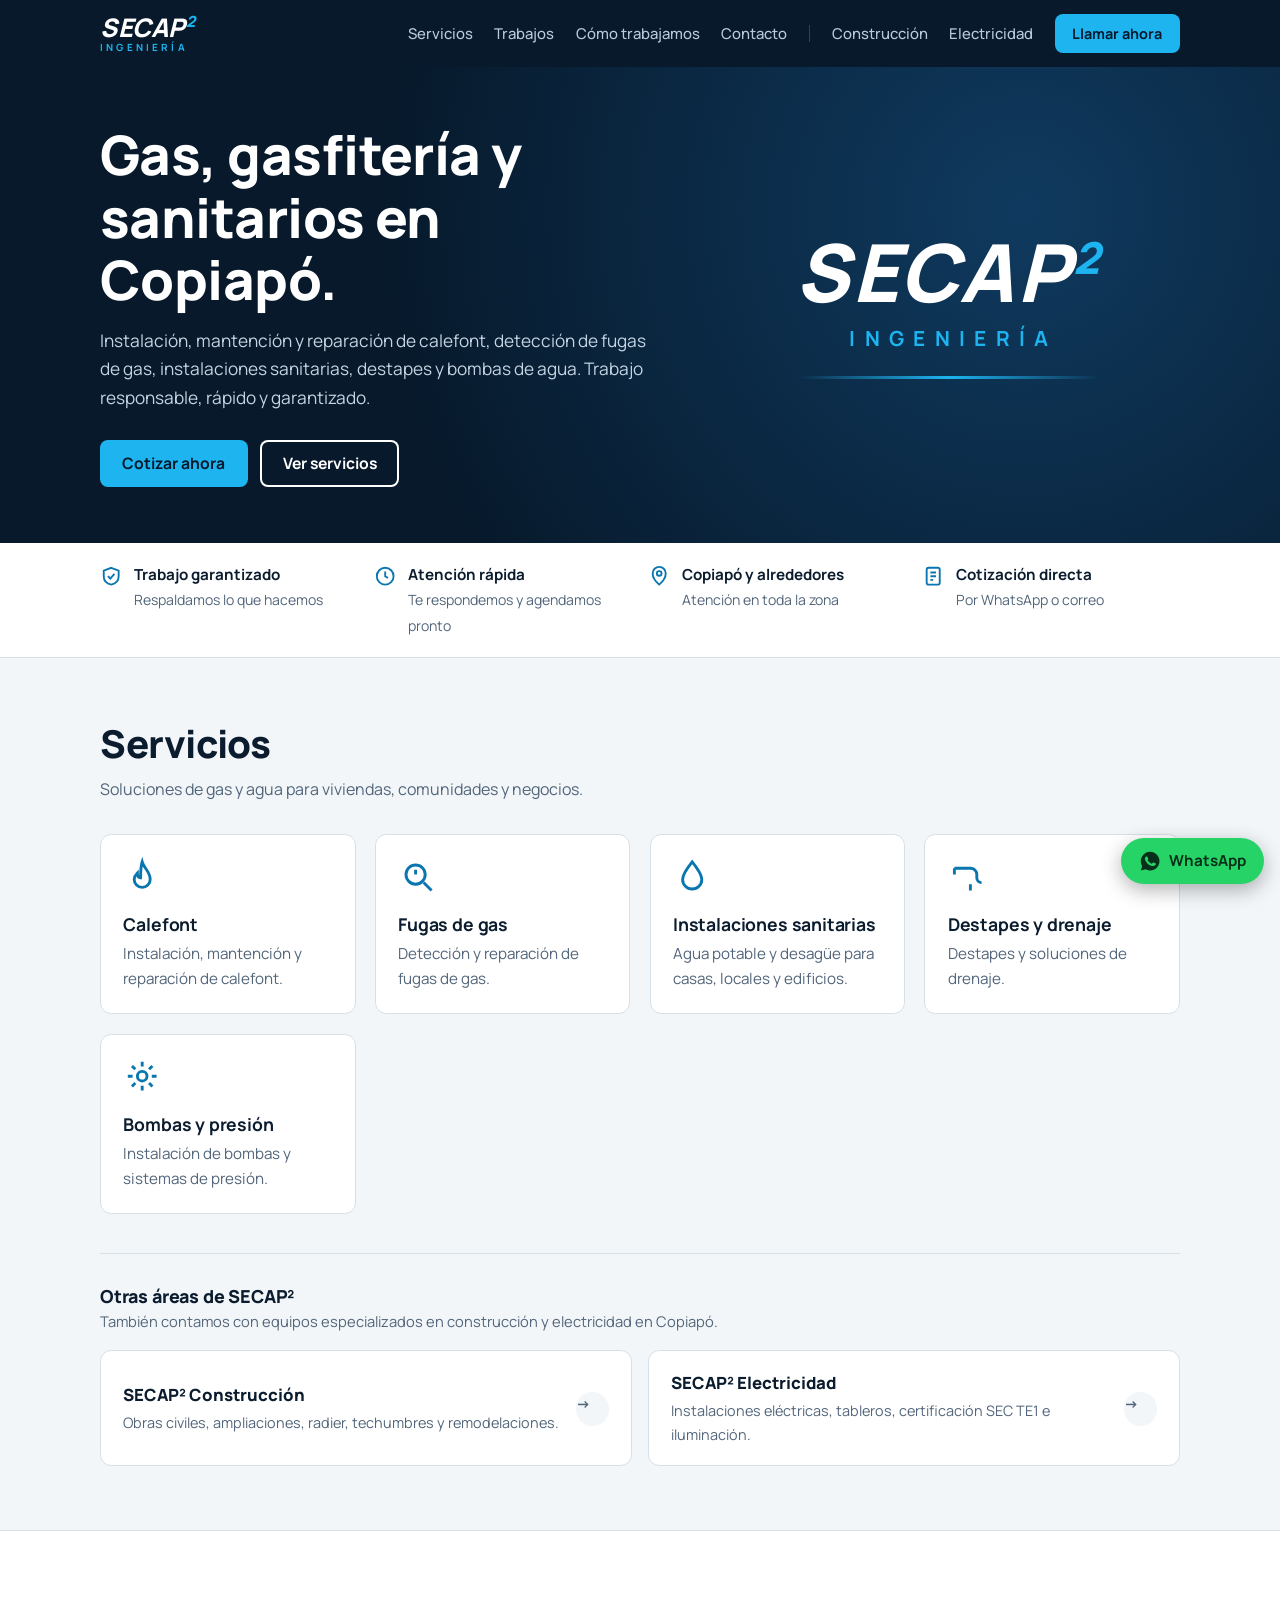
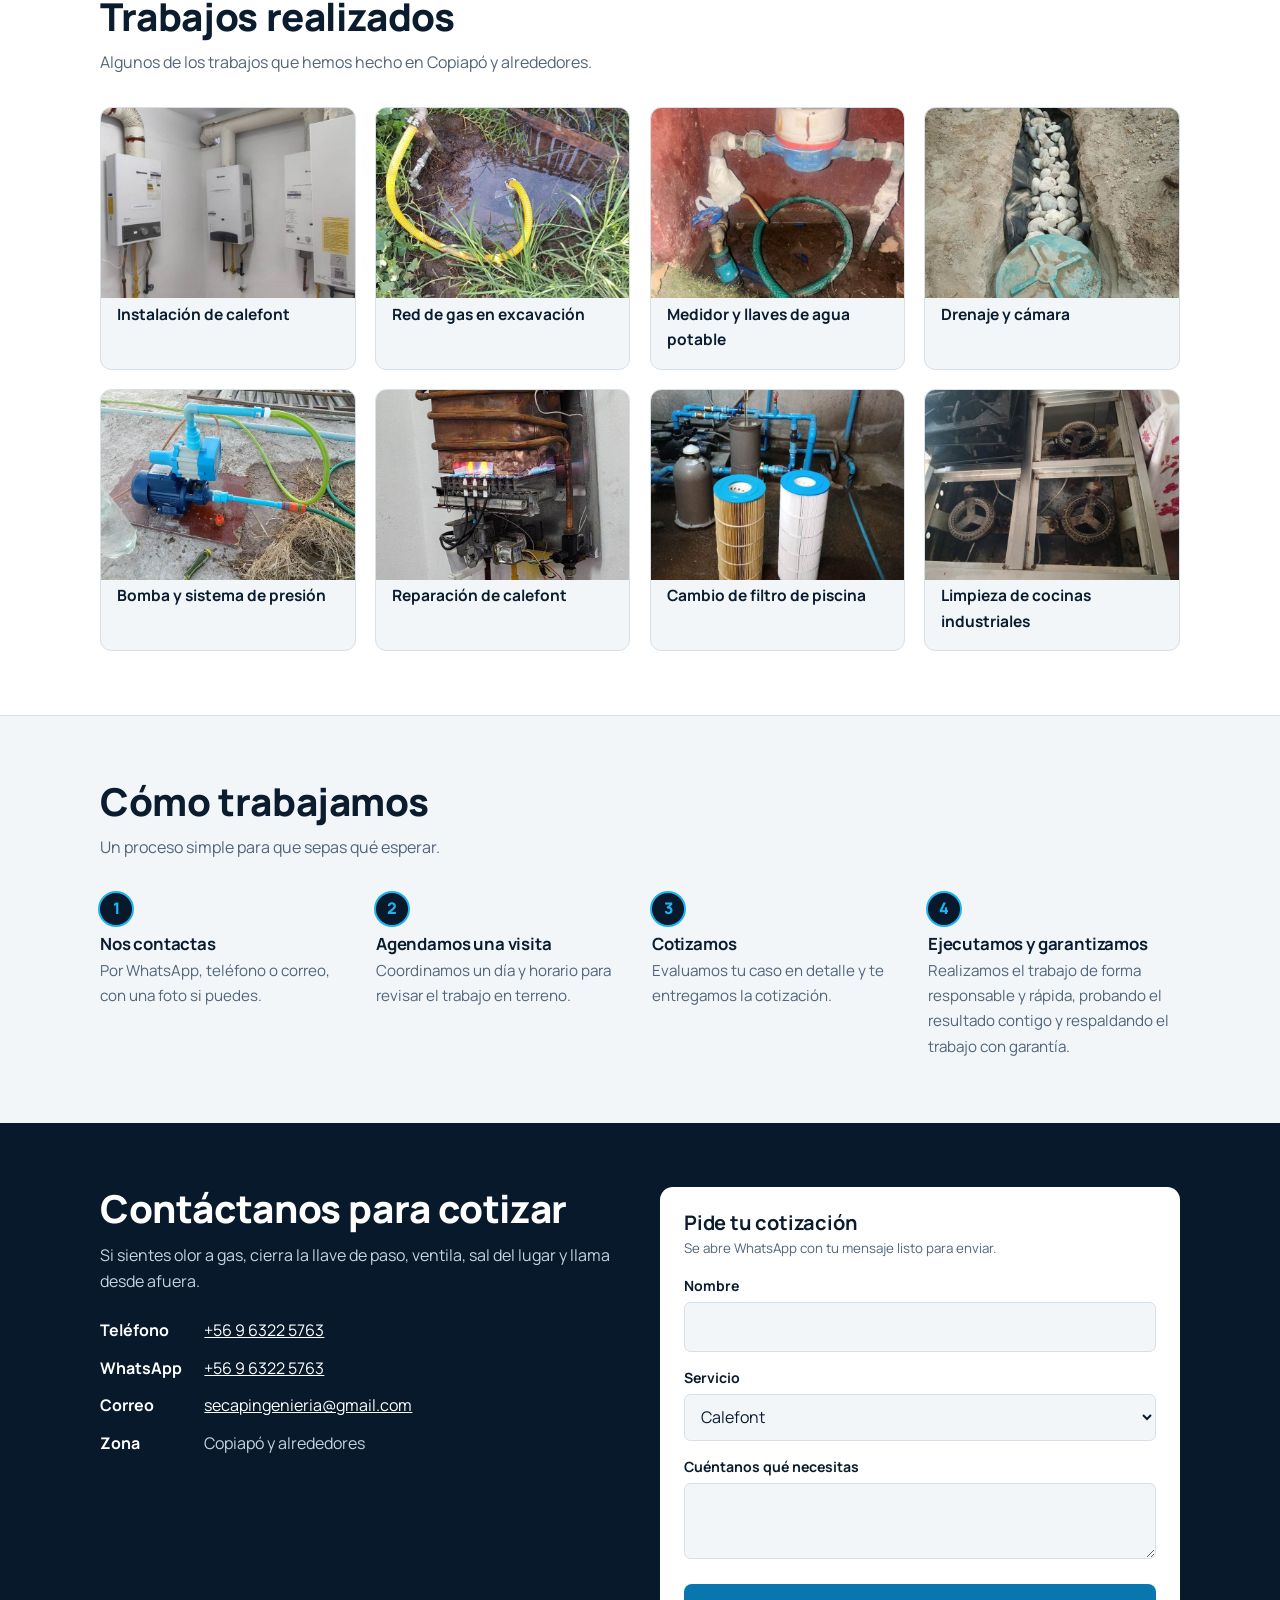
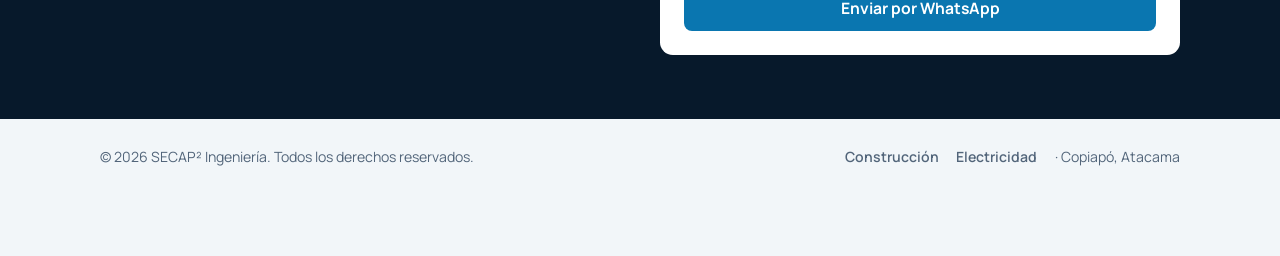
==== commit bd3ecab7: "Add files via upload" ====
--- a/index.html
+++ b/index.html
@@ -99,12 +99,14 @@
  <section class="alt" id="gas-trabajos" data-block="trabajos"><div class="wrap">
   <div class="head"><h2>Trabajos realizados</h2><p>Algunos de los trabajos que hemos hecho en Copiapó y alrededores.</p></div>
   <div class="works">
-   <figure class="work"><img src="assets/img/trabajos/calefont-instalacion.jpg" alt="Tres calefont instalados en la pared de una vivienda" width="900" height="675" loading="lazy"><figcaption>Instalación de calefont</figcaption></figure>
-   <figure class="work"><img src="assets/img/trabajos/red-gas-zanja.jpg" alt="Cañería de gas amarilla expuesta en una excavación durante una reparación" width="900" height="675" loading="lazy"><figcaption>Reparación de fuga de gas</figcaption></figure>
-   <figure class="work"><img src="assets/img/trabajos/instalacion-sanitaria-medidor.jpg" alt="Medidor y llaves de paso de agua potable instalados en una caseta" width="900" height="675" loading="lazy"><figcaption>Instalación sanitaria</figcaption></figure>
-   <figure class="work"><img src="assets/img/trabajos/drenaje-camara.jpg" alt="Zanja de drenaje con gravilla, geotextil y tapa de cámara" width="900" height="675" loading="lazy"><figcaption>Drenaje y cámara</figcaption></figure>
-   <figure class="work"><img src="assets/img/trabajos/bomba-agua-presion.jpg" alt="Bomba de agua azul instalada con sus cañerías" width="900" height="675" loading="lazy"><figcaption>Bomba y sistema de presión</figcaption></figure>
-   <figure class="work"><img src="assets/img/trabajos/calefont-reparacion.jpg" alt="Calefont abierto durante una reparación" width="718" height="538" loading="lazy"><figcaption>Reparación de calefont</figcaption></figure>
+   <figure class="work"><img src="assets/img/trabajos/calefont-instalacion.jpg" alt="Tres calefont instalados en la pared de una vivienda" width="720" height="540" loading="lazy"><figcaption>Instalación de calefont</figcaption></figure>
+   <figure class="work"><img src="assets/img/trabajos/red-gas-zanja.jpg" alt="Cañería de gas amarilla expuesta en una excavación" width="720" height="540" loading="lazy"><figcaption>Red de gas en excavación</figcaption></figure>
+   <figure class="work"><img src="assets/img/trabajos/instalacion-sanitaria-medidor.jpg" alt="Medidor y llaves de paso de agua potable instalados en una caseta" width="720" height="540" loading="lazy"><figcaption>Medidor y llaves de agua potable</figcaption></figure>
+   <figure class="work"><img src="assets/img/trabajos/drenaje-camara.jpg" alt="Zanja de drenaje con gravilla, geotextil y tapa de cámara" width="720" height="540" loading="lazy"><figcaption>Drenaje y cámara</figcaption></figure>
+   <figure class="work"><img src="assets/img/trabajos/bomba-agua-presion.jpg" alt="Bomba de agua azul instalada con sus cañerías" width="720" height="540" loading="lazy"><figcaption>Bomba y sistema de presión</figcaption></figure>
+   <figure class="work"><img src="assets/img/trabajos/calefont-reparacion.jpg" alt="Calefont abierto durante una reparación" width="720" height="540" loading="lazy"><figcaption>Reparación de calefont</figcaption></figure>
+  <figure class="work"><img src="assets/img/trabajos/filtro-piscina.jpg" alt="Dos cartuchos de filtro de piscina, uno usado y uno nuevo, junto a bombas y cañerías" width="720" height="540" loading="lazy"><figcaption>Cambio de filtro de piscina</figcaption></figure>
+  <figure class="work"><img src="assets/img/trabajos/limpieza-cocina-industrial.jpg" alt="Quemadores de una cocina industrial desarmada para limpieza" width="720" height="540" loading="lazy"><figcaption>Limpieza de cocinas industriales</figcaption></figure>
   </div>
  </div></section>
 
@@ -203,8 +205,8 @@
  <section class="alt" id="const-trabajos" data-block="trabajos"><div class="wrap">
   <div class="head"><h2>Trabajos de construcción</h2><p>Proyectos y remodelaciones ejecutados en Copiapó y alrededores.</p></div>
   <div class="works">
-   <figure class="work"><img src="assets/img/trabajos/radier-hormigonado.jpg" alt="Maestro nivelando hormigón sobre la enfierradura de un radier" width="900" height="675" loading="lazy"><figcaption>Radier con enfierradura</figcaption></figure>
-   <figure class="work"><img src="assets/img/trabajos/radier-malla.jpg" alt="Preparación de un radier con malla sobre el terreno" width="900" height="675" loading="lazy"><figcaption>Radier con malla</figcaption></figure>
+   <figure class="work"><img src="assets/img/trabajos/radier-hormigonado.jpg" alt="Maestro nivelando hormigón sobre la enfierradura de un radier" width="720" height="540" loading="lazy"><figcaption>Radier con enfierradura</figcaption></figure>
+   <figure class="work"><img src="assets/img/trabajos/radier-malla.jpg" alt="Preparación de un radier con malla sobre el terreno" width="720" height="540" loading="lazy"><figcaption>Radier con malla</figcaption></figure>
    <figure class="work"><div class="ph"><svg viewBox="0 0 24 24" fill="none" stroke="currentColor" stroke-width="1.6" aria-hidden="true"><path d="M4 8h3l1.5-2h7L17 8h3v11H4z"/><circle cx="12" cy="13" r="3.5"/></svg><span>Espacio para foto</span></div><figcaption>Remodelación interior</figcaption></figure>
    <figure class="work"><div class="ph"><svg viewBox="0 0 24 24" fill="none" stroke="currentColor" stroke-width="1.6" aria-hidden="true"><path d="M4 8h3l1.5-2h7L17 8h3v11H4z"/><circle cx="12" cy="13" r="3.5"/></svg><span>Espacio para foto</span></div><figcaption>Techumbre y hojalatería</figcaption></figure>
    <figure class="work"><div class="ph"><svg viewBox="0 0 24 24" fill="none" stroke="currentColor" stroke-width="1.6" aria-hidden="true"><path d="M4 8h3l1.5-2h7L17 8h3v11H4z"/><circle cx="12" cy="13" r="3.5"/></svg><span>Espacio para foto</span></div><figcaption>Terminaciones y pisos</figcaption></figure>
@@ -363,6 +365,8 @@
 
 <a class="fab" href="https://wa.me/56963225763?text=Hola%2C%20quiero%20cotizar." target="_blank" rel="noopener" aria-label="Escribir por WhatsApp"><svg viewBox="0 0 24 24" fill="currentColor" aria-hidden="true"><path d="M12 2a10 10 0 0 0-8.6 15.1L2 22l5-1.3A10 10 0 1 0 12 2zm5.200 14c-.2.6-1.300 1.200-1.800 1.200-.5.100-1 .200-3.300-.700-2.800-1.100-4.600-4-4.700-4.200-.1-.2-1.100-1.500-1.100-2.800s.700-2 1-2.300c.2-.3.500-.3.700-.3h.5c.2 0 .4 0 .6.500l.8 2c.1.200.1.300 0 .5l-.4.600c-.1.200-.3.300-.1.600.2.300.8 1.300 1.700 2.100 1.200 1 2.100 1.300 2.400 1.500.3.100.5.100.6-.1l.9-1.100c.2-.3.400-.2.600-.1l1.900.9c.3.100.5.200.5.300.1.200.1.800-.1 1.400z"/></svg>WhatsApp</a>
 
+<dialog id="lightbox" class="lightbox" aria-label="Foto ampliada"><button class="lb-close" type="button" aria-label="Cerrar">&times;</button><img alt=""><p></p></dialog>
+
 <script src="js/main.js"></script>
 </body>
 </html>
--- a/css/styles.css
+++ b/css/styles.css
@@ -83,7 +83,7 @@
 .work{margin:0;background:var(--bg);border:1px solid var(--line);border-radius:.7rem;overflow:hidden}
 .work .ph{aspect-ratio:4/3;display:grid;place-content:center;justify-items:center;gap:.4rem;border:2px dashed var(--line);margin:.7rem;border-radius:.5rem;color:var(--muted);font-size:.9rem;text-align:center}
 .work .ph svg{width:2.2rem;height:2.2rem}
-.work img{display:block;width:100%;height:auto;aspect-ratio:4/3;object-fit:cover}
+.work img{display:block;width:100%;height:auto;aspect-ratio:4/3;object-fit:cover;cursor:zoom-in}
 .work figcaption{padding:.2rem 1rem 1rem;font-weight:700;font-size:.97rem}
 .alt{background:var(--surface);border-block:1px solid var(--line)}
 .steps{list-style:none;margin:0;padding:0;display:grid;grid-template-columns:repeat(auto-fit,minmax(220px,1fr));gap:1.5rem;counter-reset:s}
@@ -129,3 +129,10 @@
 footer{padding-bottom:5.5rem}
 input[aria-invalid="true"]{border-color:#d9534f;box-shadow:0 0 0 2px rgba(217,83,79,.25)}
 @media (prefers-reduced-motion:reduce){html{scroll-behavior:auto}*{transition:none!important}}
+
+/* Fotos compactas + visor ampliado */
+.lightbox{border:0;padding:0;background:transparent;color:#fff;max-width:min(92vw,900px);overflow:visible}
+.lightbox::backdrop{background:rgba(3,12,22,.88)}
+.lightbox img{display:block;max-width:100%;max-height:78vh;margin:0 auto;border-radius:.5rem;object-fit:contain}
+.lightbox p{text-align:center;margin:.7rem 0 0;font-weight:700}
+.lb-close{position:absolute;top:-2.6rem;right:0;width:2.2rem;height:2.2rem;border:0;border-radius:50%;background:#fff;color:#07192b;font:700 1.4rem/1 Manrope,sans-serif;cursor:pointer}
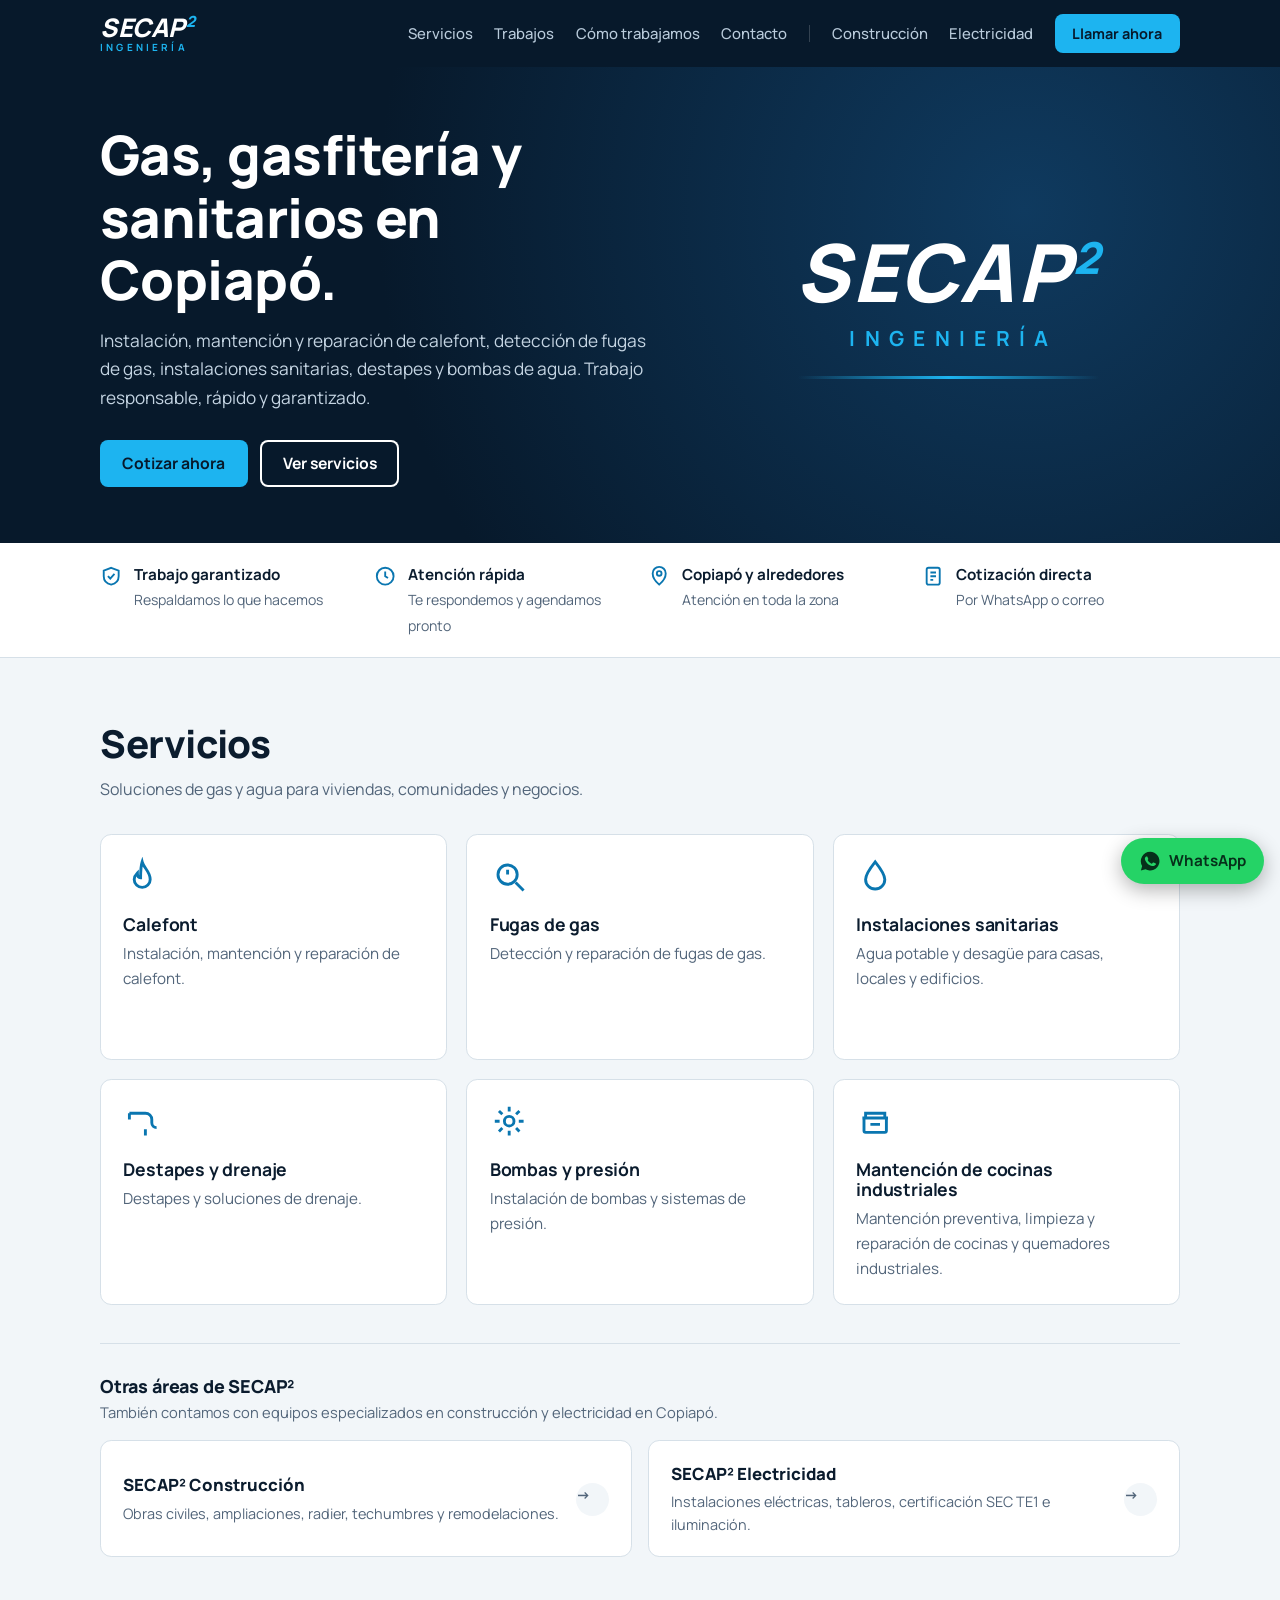
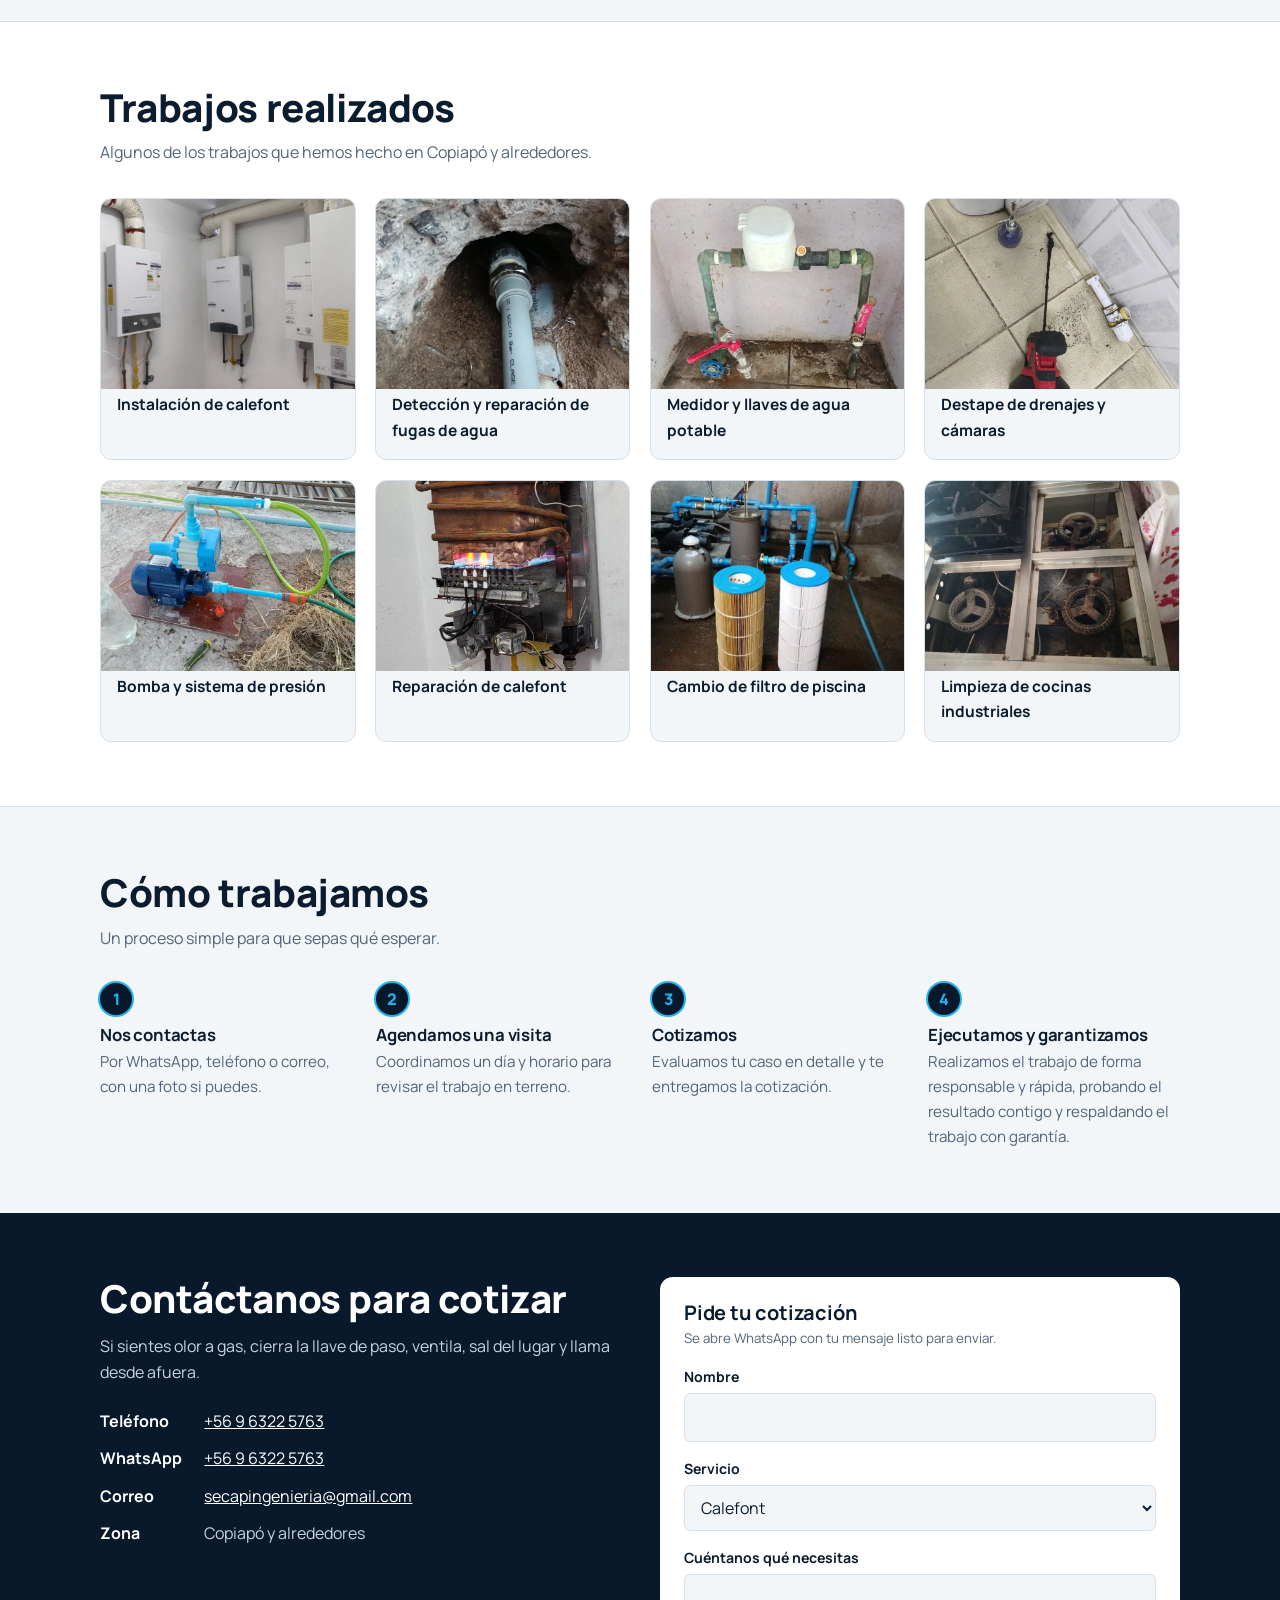
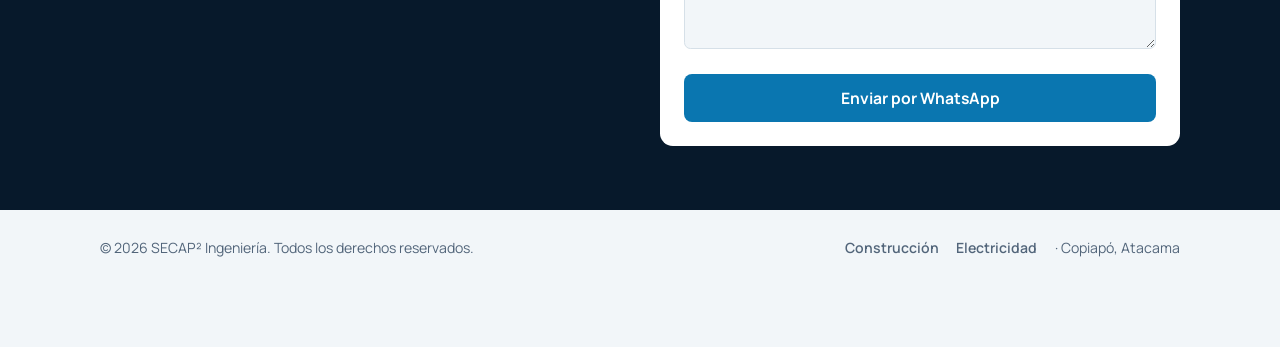
==== commit 2301b082: "Add files via upload" ====
--- a/index.html
+++ b/index.html
@@ -63,12 +63,13 @@
 
  <section id="gas-servicios" data-block="servicios"><div class="wrap">
   <div class="head"><h2>Servicios</h2><p>Soluciones de gas y agua para viviendas, comunidades y negocios.</p></div>
-  <div class="grid">
+  <div class="grid grid-6">
    <div class="card"><svg viewBox="0 0 24 24" fill="none" stroke="currentColor" stroke-width="1.8" aria-hidden="true"><path d="M12 3c1 4 5 6 5 11a5 5 0 0 1-10 0c0-2 1-3 2-4 0 2 1 3 2 3 0-4 0-7 1-10z"/></svg><h3>Calefont</h3><p>Instalación, mantención y reparación de calefont.</p></div>
    <div class="card"><svg viewBox="0 0 24 24" fill="none" stroke="currentColor" stroke-width="1.8" aria-hidden="true"><circle cx="11" cy="11" r="6"/><path d="M16 16l5 5M11 8v3"/></svg><h3>Fugas de gas</h3><p>Detección y reparación de fugas de gas.</p></div>
    <div class="card"><svg viewBox="0 0 24 24" fill="none" stroke="currentColor" stroke-width="1.8" aria-hidden="true"><path d="M12 3c4 5 6 8 6 11a6 6 0 0 1-12 0c0-3 2-6 6-11z"/></svg><h3>Instalaciones sanitarias</h3><p>Agua potable y desagüe para casas, locales y edificios.</p></div>
    <div class="card"><svg viewBox="0 0 24 24" fill="none" stroke="currentColor" stroke-width="1.8" aria-hidden="true"><path d="M4 7h10a4 4 0 0 1 4 4v2a3 3 0 0 0 3 3M4 7v4M14 17v4"/></svg><h3>Destapes y drenaje</h3><p>Destapes y soluciones de drenaje.</p></div>
    <div class="card"><svg viewBox="0 0 24 24" fill="none" stroke="currentColor" stroke-width="1.8" aria-hidden="true"><circle cx="12" cy="12" r="3"/><path d="M12 3v3M12 18v3M3 12h3M18 12h3M5.600 5.600l2.100 2.100M16.300 16.300l2.100 2.100M18.400 5.600l-2.100 2.100M7.700 16.300l-2.100 2.100"/></svg><h3>Bombas y presión</h3><p>Instalación de bombas y sistemas de presión.</p></div>
+   <div class="card"><svg viewBox="0 0 24 24" fill="none" stroke="currentColor" stroke-width="1.8" aria-hidden="true"><path d="M4 10h16M6 10V7h12v3M5 10v8a1 1 0 0 0 1 1h12a1 1 0 0 0 1-1v-8M9 14h6"/></svg><h3>Mantención de cocinas industriales</h3><p>Mantención preventiva, limpieza y reparación de cocinas y quemadores industriales.</p></div>
   </div>
 
   <!-- Acceso integrado y limpio a Construcción y Electricidad -->
@@ -100,9 +101,9 @@
   <div class="head"><h2>Trabajos realizados</h2><p>Algunos de los trabajos que hemos hecho en Copiapó y alrededores.</p></div>
   <div class="works">
    <figure class="work"><img src="assets/img/trabajos/calefont-instalacion.jpg" alt="Tres calefont instalados en la pared de una vivienda" width="720" height="540" loading="lazy"><figcaption>Instalación de calefont</figcaption></figure>
-   <figure class="work"><img src="assets/img/trabajos/red-gas-zanja.jpg" alt="Cañería de gas amarilla expuesta en una excavación" width="720" height="540" loading="lazy"><figcaption>Red de gas en excavación</figcaption></figure>
-   <figure class="work"><img src="assets/img/trabajos/instalacion-sanitaria-medidor.jpg" alt="Medidor y llaves de paso de agua potable instalados en una caseta" width="720" height="540" loading="lazy"><figcaption>Medidor y llaves de agua potable</figcaption></figure>
-   <figure class="work"><img src="assets/img/trabajos/drenaje-camara.jpg" alt="Zanja de drenaje con gravilla, geotextil y tapa de cámara" width="720" height="540" loading="lazy"><figcaption>Drenaje y cámara</figcaption></figure>
+   <figure class="work"><img src="assets/img/trabajos/canieria-agua-excavacion.webp" alt="Reparación de cañería de agua con unión metálica en una excavación bajo losa" width="900" height="1200" loading="lazy" style="object-position:center 55%"><figcaption>Detección y reparación de fugas de agua</figcaption></figure>
+   <figure class="work"><img src="assets/img/trabajos/instalacion-medidor-llaves.webp" alt="Medidor de agua potable con llaves de paso y grifo instalados en una caseta" width="900" height="1200" loading="lazy" style="object-position:center 40%"><figcaption>Medidor y llaves de agua potable</figcaption></figure>
+   <figure class="work"><img src="assets/img/trabajos/destape-drenaje.webp" alt="Máquina destapadora de cañerías y residuos extraídos del drenaje de un baño" width="900" height="1200" loading="lazy" style="object-position:center 60%"><figcaption>Destape de drenajes y cámaras</figcaption></figure>
    <figure class="work"><img src="assets/img/trabajos/bomba-agua-presion.jpg" alt="Bomba de agua azul instalada con sus cañerías" width="720" height="540" loading="lazy"><figcaption>Bomba y sistema de presión</figcaption></figure>
    <figure class="work"><img src="assets/img/trabajos/calefont-reparacion.jpg" alt="Calefont abierto durante una reparación" width="720" height="540" loading="lazy"><figcaption>Reparación de calefont</figcaption></figure>
   <figure class="work"><img src="assets/img/trabajos/filtro-piscina.jpg" alt="Dos cartuchos de filtro de piscina, uno usado y uno nuevo, junto a bombas y cañerías" width="720" height="540" loading="lazy"><figcaption>Cambio de filtro de piscina</figcaption></figure>
@@ -136,7 +137,7 @@
    <small>Se abre WhatsApp con tu mensaje listo para enviar.</small>
    <label for="n">Nombre</label><input id="n" autocomplete="name">
    <label for="s">Servicio</label>
-   <select id="s"><option>Calefont</option><option>Fuga de gas</option><option>Instalación sanitaria</option><option>Destape o drenaje</option><option>Bomba o sistema de presión</option><option>Otro</option></select>
+   <select id="s"><option>Calefont</option><option>Fuga de gas</option><option>Instalación sanitaria</option><option>Destape o drenaje</option><option>Bomba o sistema de presión</option><option>Mantención de cocina industrial</option><option>Otro</option></select>
    <label for="m">Cuéntanos qué necesitas</label><textarea id="m"></textarea>
    <button class="btn" id="send" type="button">Enviar por WhatsApp</button>
   </div>
@@ -282,6 +283,11 @@
    <div class="card"><svg viewBox="0 0 24 24" fill="none" stroke="currentColor" stroke-width="1.8" aria-hidden="true"><path d="M12 3v12M8 15h8M9 18h6M10 21h4"/></svg><h3>Fallas y puesta a tierra</h3><p>Detección de cortocircuitos, fugas a tierra, mallas a tierra y mantención preventiva.</p></div>
   </div>
 
+  <div class="offer">
+   <h3>Lo que hacemos en electricidad</h3>
+   <ul class="check-list"><li>Instalaciones domiciliarias e industriales</li><li>Reparación de fallas</li><li>Extensiones eléctricas</li><li>Servicios eléctricos y mantenimientos</li><li>Regularización de instalaciones TE‑1</li><li>Regularización de cerco eléctrico TE‑3</li><li>Regularización de instalaciones F.V. TE‑4</li><li>Asesoría eléctrica</li><li>Cotizaciones</li></ul>
+  </div>
+
   <div class="more-areas">
    <div class="more-areas-head">
     <h3>Otras áreas de SECAP²</h3>
@@ -333,8 +339,8 @@
    <h2>Contáctanos para cotizar</h2>
    <p>Si notas olor a quemado, chispazos o cortes frecuentes, baja el interruptor automático y llámanos.</p>
    <dl>
-    <dt>Teléfono</dt><dd><a href="tel:+56963225763">+56 9 6322 5763</a></dd>
-    <dt>WhatsApp</dt><dd><a href="https://wa.me/56963225763">+56 9 6322 5763</a></dd>
+    <dt>Teléfono</dt><dd><a href="tel:+56938843355">+56 9 3884 3355</a></dd>
+    <dt>WhatsApp</dt><dd><a href="https://wa.me/56938843355">+56 9 3884 3355</a></dd>
     <dt>Correo</dt><dd><a href="mailto:secapingenieria@gmail.com">secapingenieria@gmail.com</a></dd>
     <dt>Zona</dt><dd>Copiapó y alrededores</dd>
    </dl>
@@ -344,7 +350,7 @@
    <small>Se abre WhatsApp con tu mensaje listo para enviar.</small>
    <label for="en">Nombre</label><input id="en" autocomplete="name">
    <label for="es">Servicio</label>
-   <select id="es"><option>Instalación eléctrica</option><option>Tablero eléctrico / Normalización</option><option>Certificación SEC TE1</option><option>Iluminación LED</option><option>Falla eléctrica / Puesta a tierra</option><option>Otro</option></select>
+   <select id="es"><option>Instalación eléctrica</option><option>Tablero eléctrico / Normalización</option><option>Certificación SEC TE1</option><option>Iluminación LED</option><option>Falla eléctrica / Puesta a tierra</option><option>Extensión eléctrica</option><option>Regularización TE-1 / TE-3 / TE-4</option><option>Asesoría eléctrica</option><option>Otro</option></select>
    <label for="em">Cuéntanos qué necesitas</label><textarea id="em"></textarea>
    <button class="btn" id="send-elec" type="button">Enviar por WhatsApp</button>
   </div>
--- a/css/styles.css
+++ b/css/styles.css
@@ -61,7 +61,25 @@
 .head{max-width:60ch;margin-bottom:2rem}
 .head h2{font-size:clamp(1.7rem,4vw,2.4rem);font-weight:800}
 .head p{margin:.6rem 0 0;color:var(--muted)}
-.grid{display:grid;grid-template-columns:repeat(auto-fit,minmax(230px,1fr));gap:1.2rem}
+/* Servicios: tarjetas del mismo tamaño (ancho y alto) y última fila centrada en cualquier ancho */
+.grid{display:grid;grid-template-columns:repeat(10,1fr);grid-auto-rows:1fr;gap:1.2rem}
+.grid>.card{grid-column:span 2;min-width:0}
+/* 6 tarjetas: 3 + 3 (siempre simétrico) */
+.grid.grid-6{grid-template-columns:repeat(6,1fr)}
+@media (max-width:1120px){
+  .grid{grid-template-columns:repeat(6,1fr)}
+  .grid:not(.grid-6)>.card:nth-child(4){grid-column:2/4}
+  .grid:not(.grid-6)>.card:nth-child(5){grid-column:4/6}
+}
+@media (max-width:700px){
+  .grid,.grid.grid-6{grid-template-columns:repeat(4,1fr)}
+  .grid:not(.grid-6)>.card:nth-child(4){grid-column:span 2}
+  .grid:not(.grid-6)>.card:nth-child(5){grid-column:2/4}
+}
+@media (max-width:440px){
+  .grid,.grid.grid-6{grid-template-columns:1fr}
+  .grid>.card,.grid:not(.grid-6)>.card:nth-child(n){grid-column:auto}
+}
 .card{background:var(--surface);border:1px solid var(--line);border-radius:.7rem;padding:1.4rem}
 .card svg{width:2.4rem;height:2.4rem;color:var(--btn);margin-bottom:.7rem}
 .card h3{font-size:1.1rem;margin-bottom:.4rem}
@@ -84,6 +102,7 @@
 .work .ph{aspect-ratio:4/3;display:grid;place-content:center;justify-items:center;gap:.4rem;border:2px dashed var(--line);margin:.7rem;border-radius:.5rem;color:var(--muted);font-size:.9rem;text-align:center}
 .work .ph svg{width:2.2rem;height:2.2rem}
 .work img{display:block;width:100%;height:auto;aspect-ratio:4/3;object-fit:cover;cursor:zoom-in}
+.work video{display:block;width:100%;height:auto;aspect-ratio:4/3;object-fit:cover;object-position:center 55%;background:var(--navy)}
 .work figcaption{padding:.2rem 1rem 1rem;font-weight:700;font-size:.97rem}
 .alt{background:var(--surface);border-block:1px solid var(--line)}
 .steps{list-style:none;margin:0;padding:0;display:grid;grid-template-columns:repeat(auto-fit,minmax(220px,1fr));gap:1.5rem;counter-reset:s}
@@ -136,3 +155,11 @@
 .lightbox img{display:block;max-width:100%;max-height:78vh;margin:0 auto;border-radius:.5rem;object-fit:contain}
 .lightbox p{text-align:center;margin:.7rem 0 0;font-weight:700}
 .lb-close{position:absolute;top:-2.6rem;right:0;width:2.2rem;height:2.2rem;border:0;border-radius:50%;background:#fff;color:#07192b;font:700 1.4rem/1 Manrope,sans-serif;cursor:pointer}
+
+/* Lista de servicios con checks (electricidad): 3 x 3 simétrico */
+.offer{margin-top:2.4rem}
+.offer h3{font-size:1.12rem;font-weight:800;margin-bottom:1rem}
+.check-list{list-style:none;margin:0;padding:0;display:grid;grid-template-columns:repeat(3,1fr);grid-auto-rows:1fr;gap:.9rem}
+.check-list li{position:relative;display:flex;align-items:center;background:var(--surface);border:1px solid var(--line);border-radius:.7rem;padding:.9rem 1rem .9rem 3rem;font-weight:600;line-height:1.35}
+.check-list li::before{content:"";position:absolute;left:1rem;top:50%;width:1.5rem;height:1.5rem;transform:translateY(-50%);border-radius:50%;background:var(--btn) url("data:image/svg+xml,%3Csvg xmlns='http://www.w3.org/2000/svg' viewBox='0 0 24 24' fill='none' stroke='%23fff' stroke-width='3' stroke-linecap='round' stroke-linejoin='round'%3E%3Cpath d='M6 12.5l4 4 8-9'/%3E%3C/svg%3E") center/70% no-repeat}
+@media (max-width:820px){.check-list{grid-template-columns:1fr}}
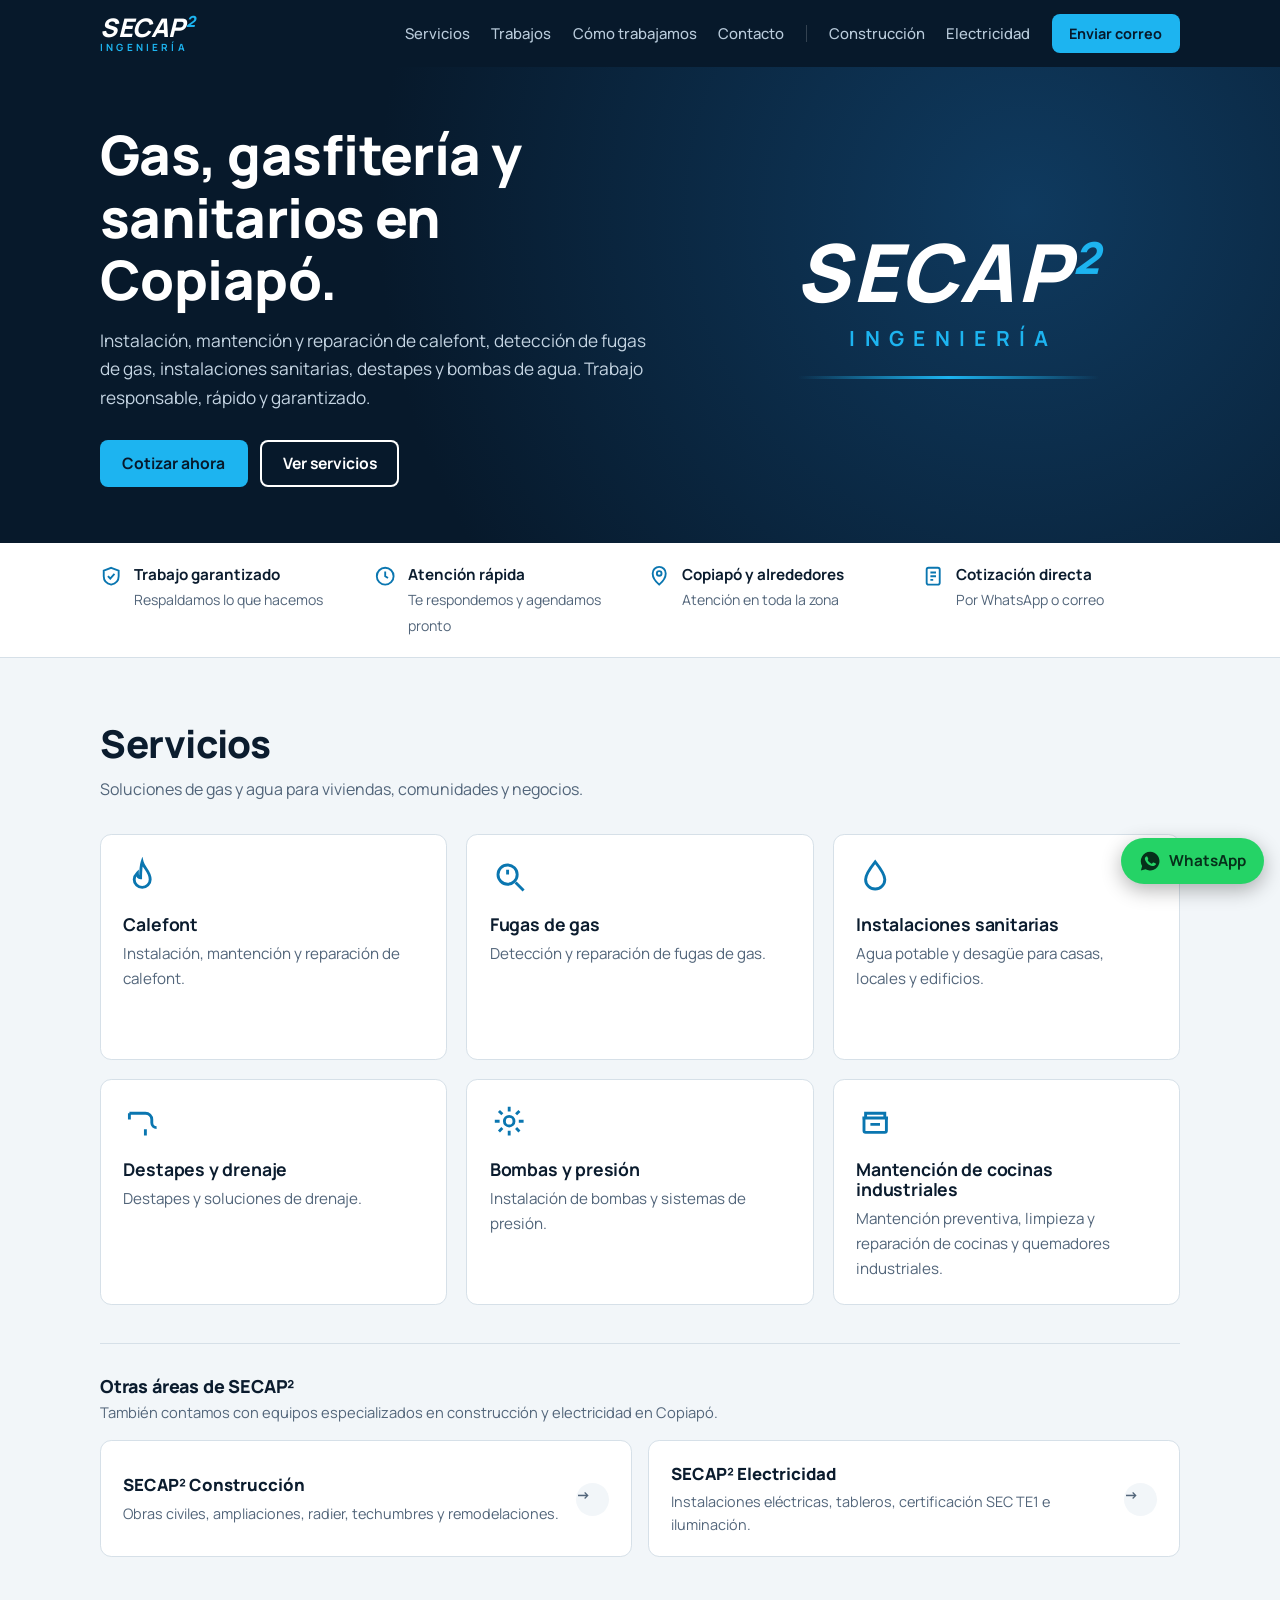
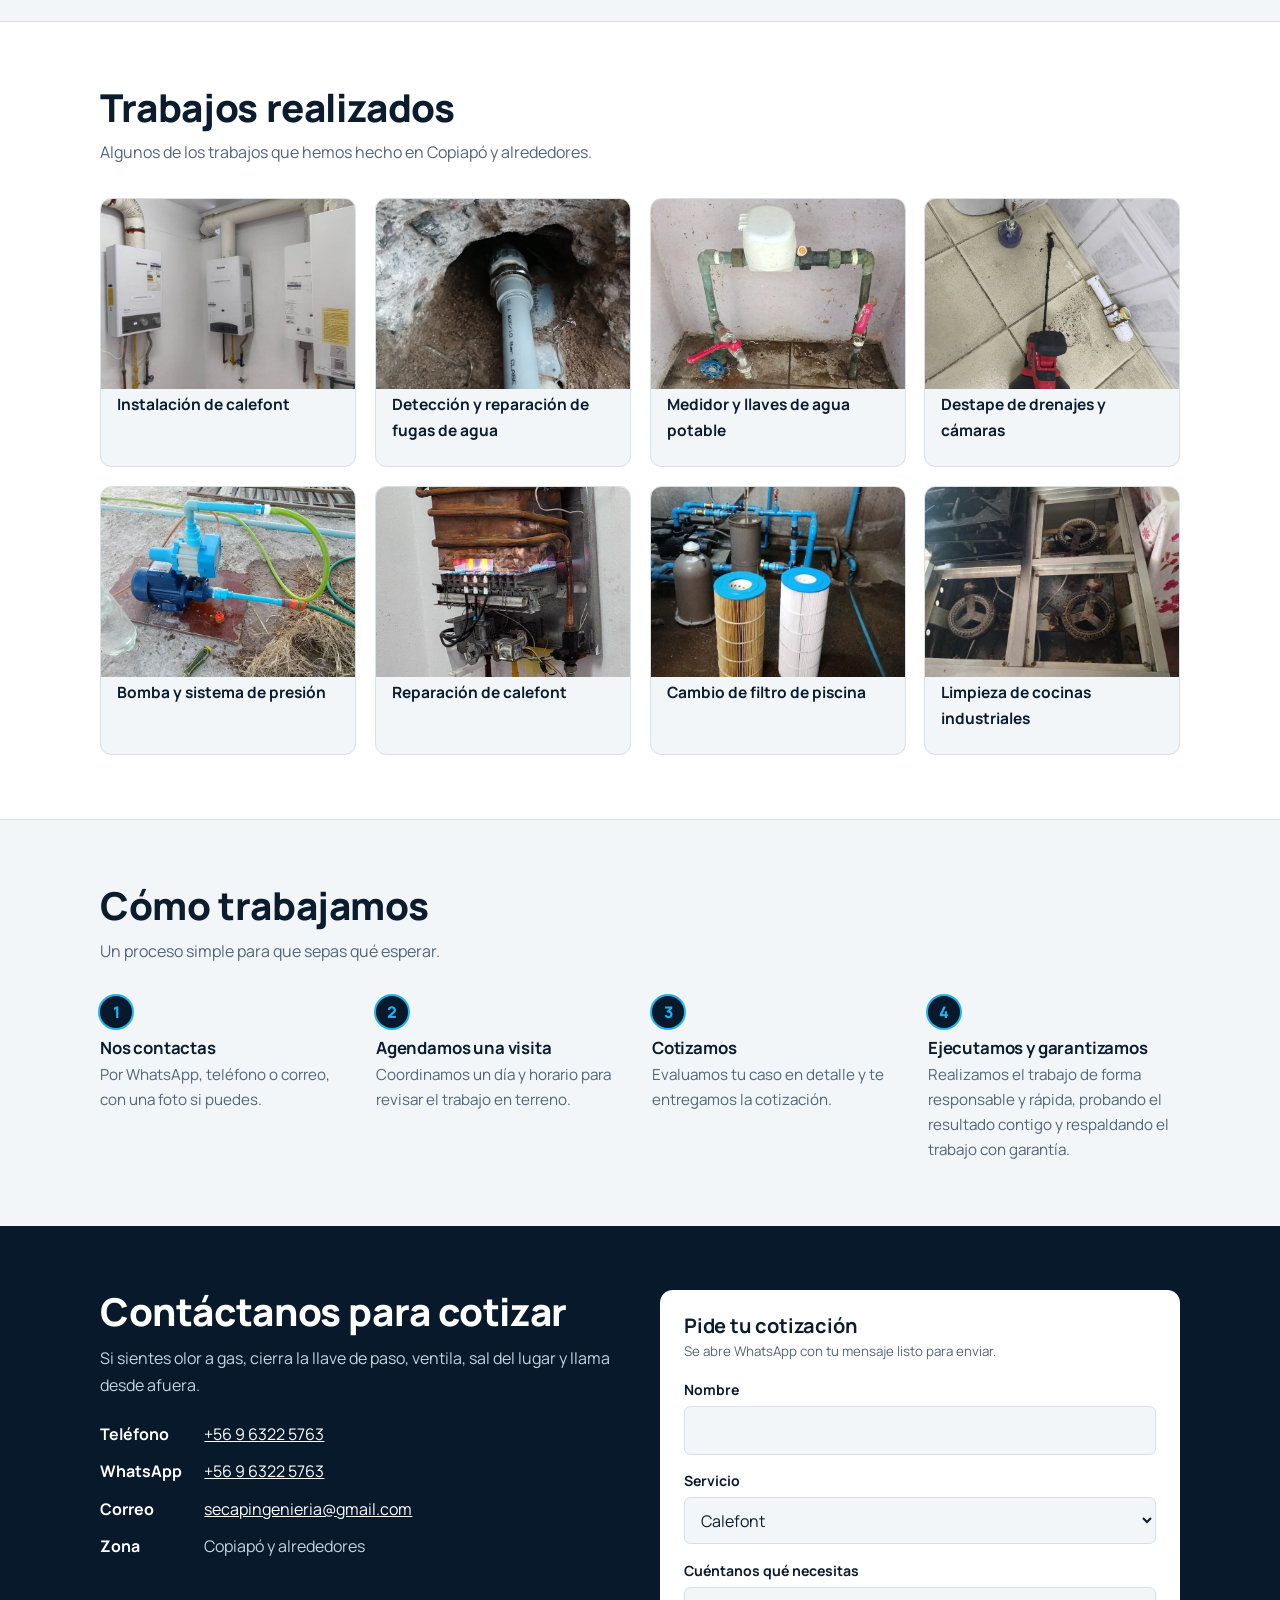
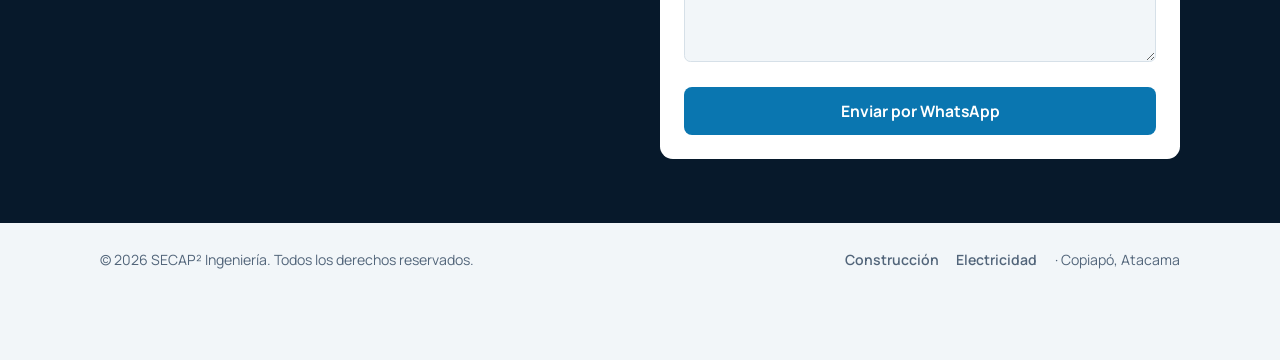
==== commit 5c2901db: "Add files via upload" ====
--- a/index.html
+++ b/index.html
@@ -31,7 +31,8 @@
    <span class="nav-sep" aria-hidden="true"></span>
    <a href="#construccion" id="nav-alt-1" data-page-link="construccion">Construcción</a>
    <a href="#electricidad" id="nav-alt-2" data-page-link="electricidad">Electricidad</a>
-   <a class="btn" href="tel:+56963225763">Llamar ahora</a>
+   <a class="btn btn-call" href="tel:+56963225763">Llamar ahora</a>
+   <a class="btn btn-mail" href="mailto:secapingenieria@gmail.com?subject=Cotizaci%C3%B3n%20SECAP%C2%B2">Enviar correo</a>
   </nav>
  </div>
 </header>
@@ -208,10 +209,12 @@
   <div class="works">
    <figure class="work"><img src="assets/img/trabajos/radier-hormigonado.jpg" alt="Maestro nivelando hormigón sobre la enfierradura de un radier" width="720" height="540" loading="lazy"><figcaption>Radier con enfierradura</figcaption></figure>
    <figure class="work"><img src="assets/img/trabajos/radier-malla.jpg" alt="Preparación de un radier con malla sobre el terreno" width="720" height="540" loading="lazy"><figcaption>Radier con malla</figcaption></figure>
-   <figure class="work"><div class="ph"><svg viewBox="0 0 24 24" fill="none" stroke="currentColor" stroke-width="1.6" aria-hidden="true"><path d="M4 8h3l1.5-2h7L17 8h3v11H4z"/><circle cx="12" cy="13" r="3.5"/></svg><span>Espacio para foto</span></div><figcaption>Remodelación interior</figcaption></figure>
-   <figure class="work"><div class="ph"><svg viewBox="0 0 24 24" fill="none" stroke="currentColor" stroke-width="1.6" aria-hidden="true"><path d="M4 8h3l1.5-2h7L17 8h3v11H4z"/><circle cx="12" cy="13" r="3.5"/></svg><span>Espacio para foto</span></div><figcaption>Techumbre y hojalatería</figcaption></figure>
-   <figure class="work"><div class="ph"><svg viewBox="0 0 24 24" fill="none" stroke="currentColor" stroke-width="1.6" aria-hidden="true"><path d="M4 8h3l1.5-2h7L17 8h3v11H4z"/><circle cx="12" cy="13" r="3.5"/></svg><span>Espacio para foto</span></div><figcaption>Terminaciones y pisos</figcaption></figure>
-   <figure class="work"><div class="ph"><svg viewBox="0 0 24 24" fill="none" stroke="currentColor" stroke-width="1.6" aria-hidden="true"><path d="M4 8h3l1.5-2h7L17 8h3v11H4z"/><circle cx="12" cy="13" r="3.5"/></svg><span>Espacio para foto</span></div><figcaption>Obra menor / cierre</figcaption></figure>
+   <figure class="work"><img src="assets/img/trabajos/obra-vivienda-fachada.jpg" alt="Vivienda de estructura de madera en construcción con el segundo piso a la vista" width="1200" height="900" loading="lazy"><figcaption>Vivienda en construcción</figcaption></figure>
+   <figure class="work"><img src="assets/img/trabajos/obra-vivienda-frontal.jpg" alt="Frente de una vivienda en construcción con cierre perimetral y reja" width="1200" height="900" loading="lazy"><figcaption>Cierre perimetral y fachada</figcaption></figure>
+   <figure class="work"><img src="assets/img/trabajos/obra-metalcon-cielo.jpg" alt="Interior de una obra con estructura metálica de cielo y tabiques" width="1200" height="900" loading="lazy"><figcaption>Estructura de cielo y tabiquería</figcaption></figure>
+   <figure class="work"><img src="assets/img/trabajos/obra-tabiqueria-interior.jpg" alt="Recinto interior con tabiques y perfiles metálicos listos para instalar" width="1200" height="900" loading="lazy"><figcaption>Tabiquería interior</figcaption></figure>
+   <figure class="work"><img src="assets/img/trabajos/obra-planchas-yeso.jpg" alt="Sala con planchas de yeso cartón instaladas en muros y cielo" width="1200" height="900" loading="lazy"><figcaption>Instalación de yeso cartón</figcaption></figure>
+   <figure class="work"><img src="assets/img/trabajos/obra-patio-malla.jpg" alt="Patio de obra con malla de enfierradura sobre el terreno y muro de bloques" width="900" height="1200" loading="lazy"><figcaption>Preparación de radier en patio</figcaption></figure>
   </div>
  </div></section>
 
@@ -315,12 +318,18 @@
  <section class="alt" id="elec-trabajos" data-block="trabajos"><div class="wrap">
   <div class="head"><h2>Trabajos eléctricos realizados</h2><p>Algunas instalaciones y normalizaciones hechas en Copiapó y alrededores.</p></div>
   <div class="works">
-   <figure class="work"><div class="ph"><svg viewBox="0 0 24 24" fill="none" stroke="currentColor" stroke-width="1.6" aria-hidden="true"><path d="M4 8h3l1.5-2h7L17 8h3v11H4z"/><circle cx="12" cy="13" r="3.5"/></svg><span>Espacio para foto</span></div><figcaption>Normalización de tablero eléctrico</figcaption></figure>
-   <figure class="work"><div class="ph"><svg viewBox="0 0 24 24" fill="none" stroke="currentColor" stroke-width="1.6" aria-hidden="true"><path d="M4 8h3l1.5-2h7L17 8h3v11H4z"/><circle cx="12" cy="13" r="3.5"/></svg><span>Espacio para foto</span></div><figcaption>Certificación SEC TE1</figcaption></figure>
-   <figure class="work"><div class="ph"><svg viewBox="0 0 24 24" fill="none" stroke="currentColor" stroke-width="1.6" aria-hidden="true"><path d="M4 8h3l1.5-2h7L17 8h3v11H4z"/><circle cx="12" cy="13" r="3.5"/></svg><span>Espacio para foto</span></div><figcaption>Instalación eléctrica domiciliaria</figcaption></figure>
-   <figure class="work"><div class="ph"><svg viewBox="0 0 24 24" fill="none" stroke="currentColor" stroke-width="1.6" aria-hidden="true"><path d="M4 8h3l1.5-2h7L17 8h3v11H4z"/><circle cx="12" cy="13" r="3.5"/></svg><span>Espacio para foto</span></div><figcaption>Iluminación LED exterior e interior</figcaption></figure>
-   <figure class="work"><div class="ph"><svg viewBox="0 0 24 24" fill="none" stroke="currentColor" stroke-width="1.6" aria-hidden="true"><path d="M4 8h3l1.5-2h7L17 8h3v11H4z"/><circle cx="12" cy="13" r="3.5"/></svg><span>Espacio para foto</span></div><figcaption>Sistema de puesta a tierra</figcaption></figure>
-   <figure class="work"><div class="ph"><svg viewBox="0 0 24 24" fill="none" stroke="currentColor" stroke-width="1.6" aria-hidden="true"><path d="M4 8h3l1.5-2h7L17 8h3v11H4z"/><circle cx="12" cy="13" r="3.5"/></svg><span>Espacio para foto</span></div><figcaption>Mantención eléctrica</figcaption></figure>
+   <figure class="work"><img src="assets/img/trabajos/elec-tablero-medicion.jpg" alt="Tablero eléctrico abierto con medición de corriente usando pinza amperimétrica" width="900" height="1200" loading="lazy"><figcaption>Medición en tablero eléctrico</figcaption></figure>
+   <figure class="work"><img src="assets/img/trabajos/elec-tablero-pinza.jpg" alt="Técnico midiendo con pinza amperimétrica en un tablero eléctrico" width="900" height="1200" loading="lazy"><figcaption>Revisión y mantención de tablero</figcaption></figure>
+   <figure class="work"><img src="assets/img/trabajos/elec-tablero-senalizado.jpg" alt="Tablero eléctrico señalizado con luces de fase y aviso de peligro" width="900" height="1200" loading="lazy"><figcaption>Tablero con señalética de seguridad</figcaption></figure>
+   <figure class="work"><img src="assets/img/trabajos/elec-canalizacion-cielo.jpg" alt="Canalización eléctrica naranja instalada sobre estructura metálica de cielo" width="1200" height="900" loading="lazy"><figcaption>Canalización eléctrica en cielo</figcaption></figure>
+   <figure class="work"><img src="assets/img/trabajos/elec-cajas-derivacion.jpg" alt="Cañerías naranjas y cajas de derivación bajo la techumbre" width="1200" height="900" loading="lazy"><figcaption>Cajas de derivación y ductos</figcaption></figure>
+   <figure class="work"><img src="assets/img/trabajos/elec-ductos-pasillo.jpg" alt="Ductos eléctricos naranjas recorriendo el cielo de un pasillo en obra" width="1200" height="900" loading="lazy"><figcaption>Ductos eléctricos en obra</figcaption></figure>
+   <figure class="work"><img src="assets/img/trabajos/elec-red-techumbre.jpg" alt="Red de ductos eléctricos con cajas bajo la techumbre metálica" width="1200" height="900" loading="lazy"><figcaption>Red eléctrica bajo techumbre</figcaption></figure>
+   <figure class="work"><img src="assets/img/trabajos/elec-ductos-estructura.jpg" alt="Ductos eléctricos naranjas sobre estructura metálica de una vivienda" width="900" height="1200" loading="lazy"><figcaption>Ductos sobre estructura metálica</figcaption></figure>
+   <figure class="work"><img src="assets/img/trabajos/elec-bajada-muro.jpg" alt="Bajada de ducto eléctrico por un tabique hasta la caja de pared" width="900" height="1200" loading="lazy"><figcaption>Bajadas eléctricas por tabique</figcaption></figure>
+   <figure class="work"><img src="assets/img/trabajos/elec-ductos-ventana.jpg" alt="Canalización eléctrica en el cielo y bajada a caja en muro junto a una ventana" width="900" height="1200" loading="lazy"><figcaption>Canalización y cajas en muros</figcaption></figure>
+   <figure class="work"><img src="assets/img/trabajos/elec-instalacion-interior.jpg" alt="Instalación eléctrica en el interior de una vivienda en construcción" width="900" height="1200" loading="lazy"><figcaption>Instalación eléctrica domiciliaria</figcaption></figure>
+   <figure class="work"><img src="assets/img/trabajos/elec-caja-exterior.jpg" alt="Caja eléctrica exterior instalada en un muro de bloques" width="900" height="1200" loading="lazy"><figcaption>Caja eléctrica exterior</figcaption></figure>
   </div>
  </div></section>
 
--- a/css/styles.css
+++ b/css/styles.css
@@ -163,3 +163,48 @@
 .check-list li{position:relative;display:flex;align-items:center;background:var(--surface);border:1px solid var(--line);border-radius:.7rem;padding:.9rem 1rem .9rem 3rem;font-weight:600;line-height:1.35}
 .check-list li::before{content:"";position:absolute;left:1rem;top:50%;width:1.5rem;height:1.5rem;transform:translateY(-50%);border-radius:50%;background:var(--btn) url("data:image/svg+xml,%3Csvg xmlns='http://www.w3.org/2000/svg' viewBox='0 0 24 24' fill='none' stroke='%23fff' stroke-width='3' stroke-linecap='round' stroke-linejoin='round'%3E%3Cpath d='M6 12.5l4 4 8-9'/%3E%3C/svg%3E") center/70% no-repeat}
 @media (max-width:820px){.check-list{grid-template-columns:1fr}}
+
+/* Trabajos, proceso y confianza: columnas fijas que reparten bien (8 → 4+4, 6 → 3+3, 4 → 4 / 2+2) y filas incompletas centradas */
+.works{--cols:3;--gap:1.2rem;display:flex;flex-wrap:wrap;justify-content:center;gap:var(--gap)}
+.works:has(>.work:nth-child(8)){--cols:4}
+.works>.work{flex:0 0 calc((100% - (var(--cols) - 1) * var(--gap)) / var(--cols));min-width:0}
+.work figcaption{min-height:4.8rem}
+.steps,.trust ul{grid-template-columns:repeat(4,1fr)}
+@media (max-width:900px){
+  .works,.works:has(>.work:nth-child(8)){--cols:2}
+  .steps,.trust ul{grid-template-columns:repeat(2,1fr)}
+}
+@media (max-width:480px){
+  .works,.works:has(>.work:nth-child(8)){--cols:1}
+  .steps,.trust ul{grid-template-columns:1fr}
+}
+/* Marcadores de foto con la misma altura que las fotos reales */
+.work{container-type:inline-size}
+.work .ph{aspect-ratio:auto;height:calc(75cqw - 1.4rem);box-sizing:border-box}
+
+
+/* ===== Arreglo móvil + botón de contacto según dispositivo ===== */
+html,body{max-width:100%;overflow-x:clip}
+img,svg,video{max-width:100%}
+
+/* Celular/tablet (toque): "Llamar ahora". Computador (mouse): "Enviar correo" */
+.top .btn-mail{display:none}
+@media (hover:hover) and (pointer:fine){
+  .top .btn-call{display:none}
+  .top .btn-mail{display:inline-block}
+}
+.top .btn{white-space:nowrap}
+
+@media (max-width:920px){
+  /* Encabezado en dos filas: logo + botón arriba, áreas abajo */
+  .bar{flex-wrap:wrap;height:auto;padding-top:.6rem;padding-bottom:.6rem;row-gap:.55rem}
+  .logo{order:1}
+  nav{order:2;margin-left:auto}
+  .mob-areas{order:3;flex:1 0 100%;display:flex;gap:.4rem}
+  .mob-areas button{flex:1 1 0;min-width:0;padding:.5rem .3rem;font-size:.8rem;white-space:nowrap}
+  .top .btn{padding:.55rem .9rem;font-size:.88rem}
+}
+@media (max-width:360px){
+  .mob-areas button{font-size:.72rem}
+}
+@media (max-width:920px){[data-block]{scroll-margin-top:7.5rem}}
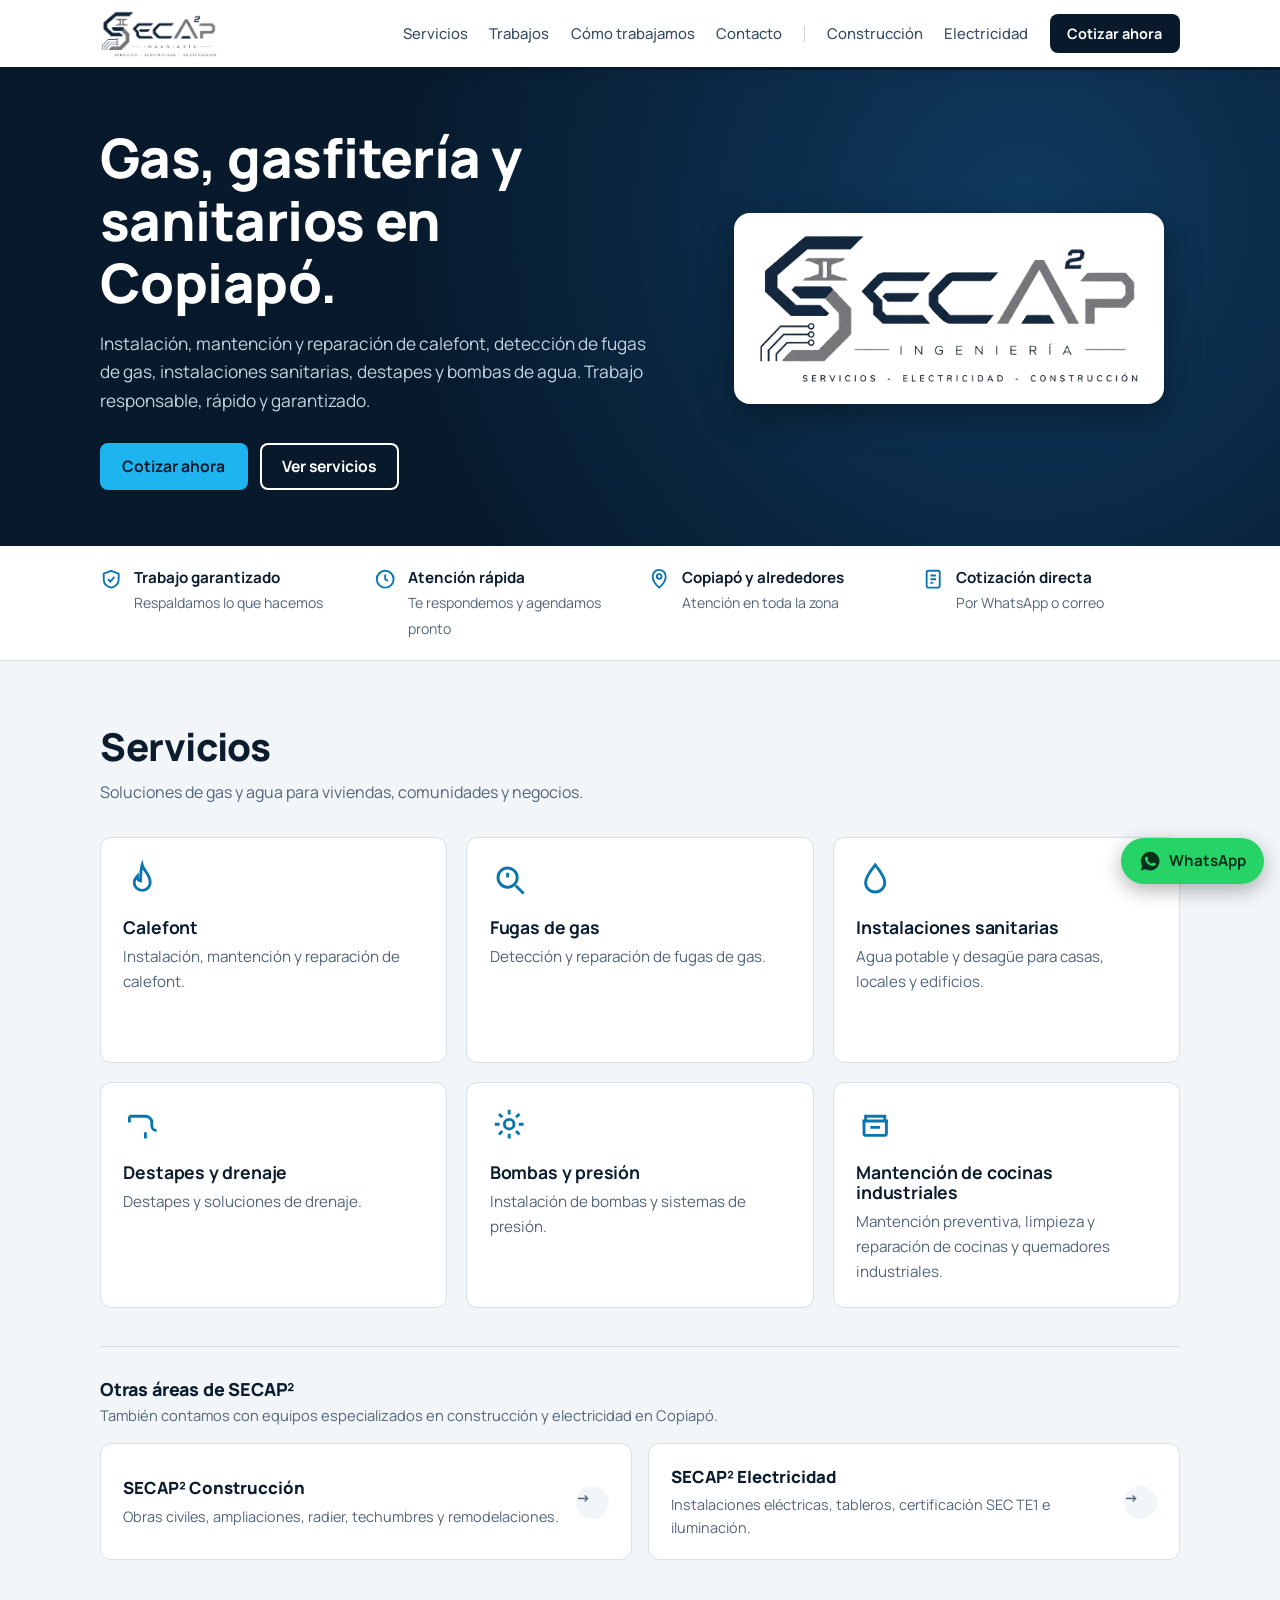
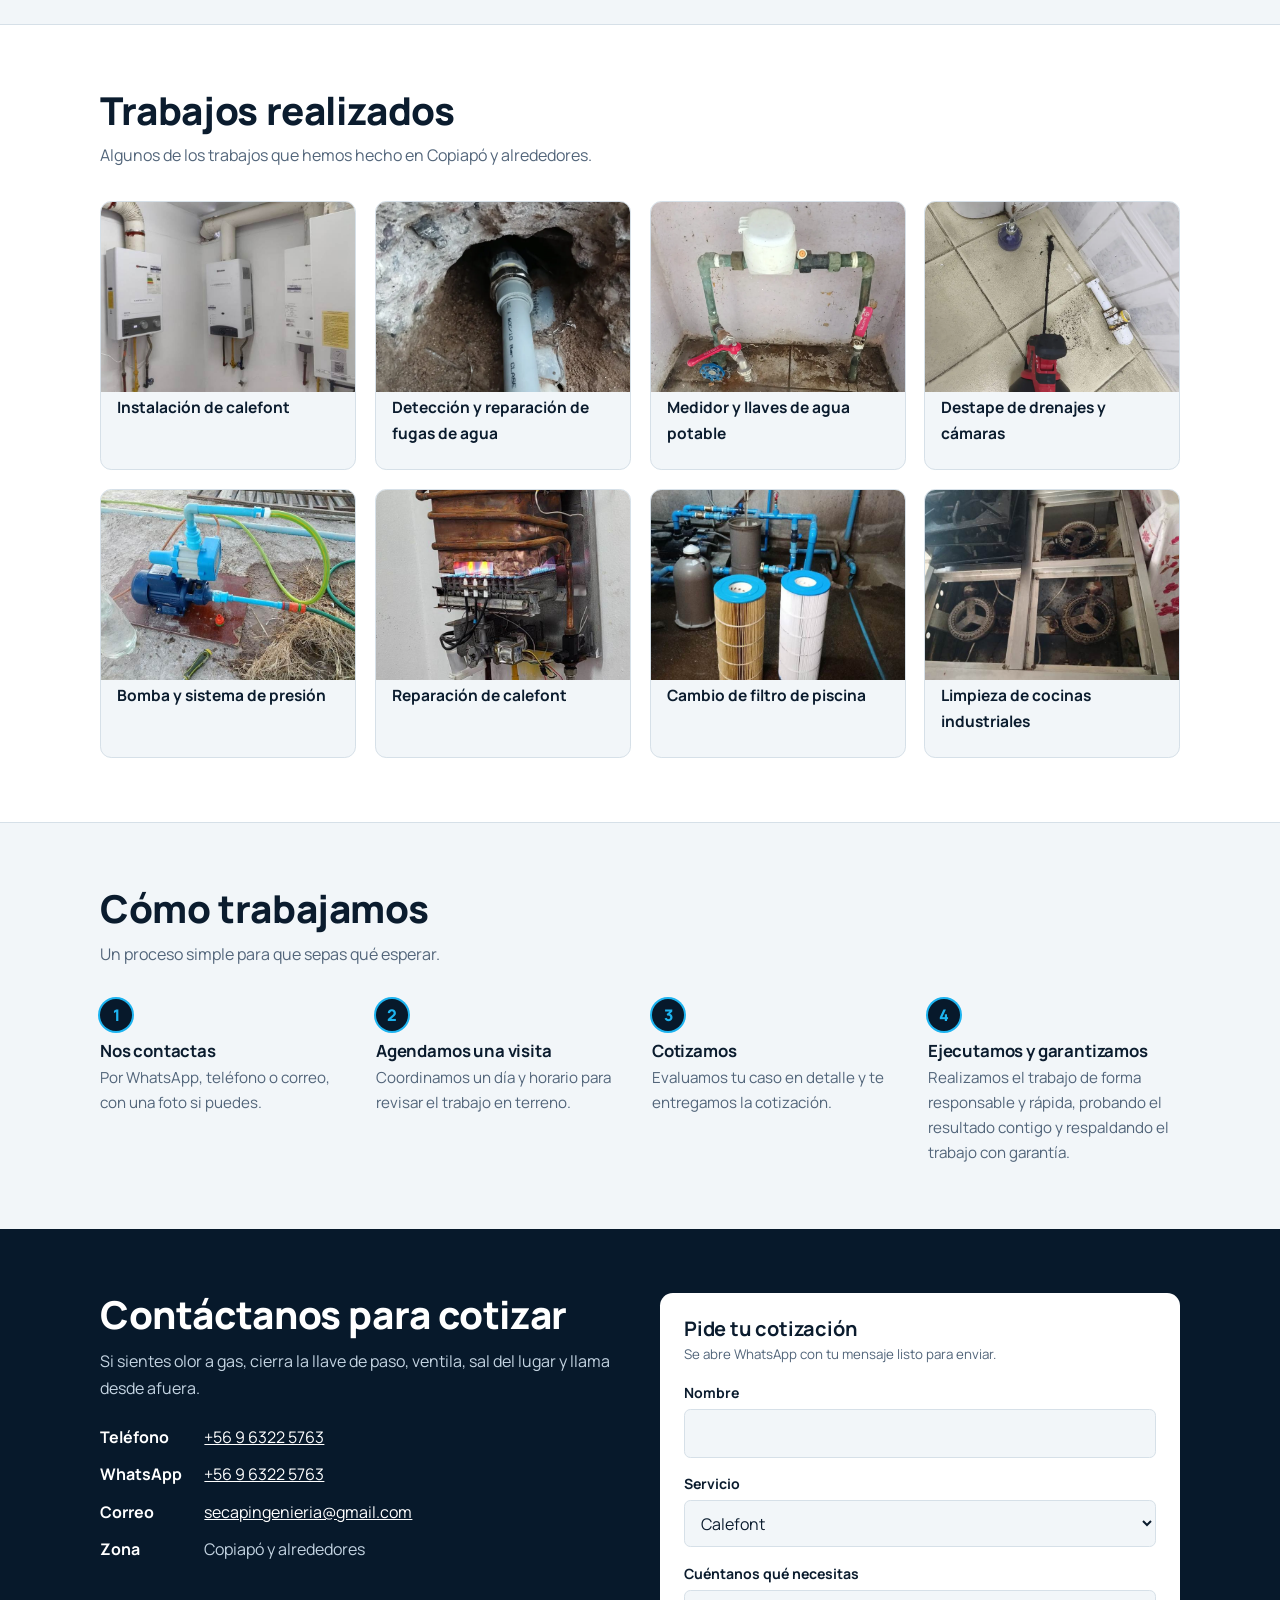
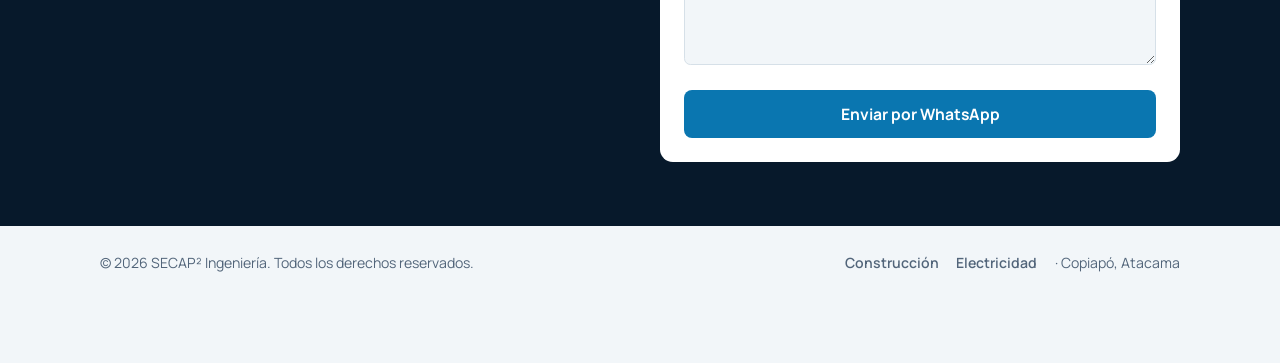
==== commit a5e07a47: "Add files via upload" ====
--- a/index.html
+++ b/index.html
@@ -6,7 +6,8 @@
 <title>SECAP² Ingeniería · Gas, gasfitería y sanitarios en Copiapó</title>
 <meta name="description" content="SECAP² Ingeniería en Copiapó: gasfitería, calefont, fugas de gas, instalaciones sanitarias, construcción y electricidad. Cotiza por WhatsApp.">
 <meta name="theme-color" content="#07192b">
-<link rel="icon" href="assets/favicon.svg" type="image/svg+xml">
+<link rel="icon" href="assets/favicon.png" type="image/png">
+<link rel="apple-touch-icon" href="assets/favicon.png">
 <script type="application/ld+json">{"@context":"https://schema.org","@type":"HomeAndConstructionBusiness","name":"SECAP² Ingeniería","telephone":"+56963225763","email":"secapingenieria@gmail.com","areaServed":{"@type":"City","name":"Copiapó"},"address":{"@type":"PostalAddress","addressLocality":"Copiapó","addressRegion":"Atacama","addressCountry":"CL"}}</script>
 <link rel="stylesheet" href="https://fonts.googleapis.com/css2?family=Manrope:wght@400;500;700;800&display=swap">
 <link rel="stylesheet" href="css/styles.css">
@@ -16,7 +17,7 @@
 <header class="top">
  <div class="wrap bar">
   <a class="logo" href="#inicio" data-page-link="gas" aria-label="SECAP² Ingeniería, inicio">
-   <span><b>SECAP<sup>2</sup></b><small id="logo-sub">INGENIERÍA</small></span>
+   <img src="assets/img/logo-secap.png" alt="SECAP² Ingeniería · Servicios, Electricidad, Construcción" width="1035" height="420">
   </a>
   <div class="mob-areas" aria-label="Áreas">
    <button type="button" id="mob-slot-1" class="active" data-page-link="gas">Gasfitería</button>
@@ -32,7 +33,7 @@
    <a href="#construccion" id="nav-alt-1" data-page-link="construccion">Construcción</a>
    <a href="#electricidad" id="nav-alt-2" data-page-link="electricidad">Electricidad</a>
    <a class="btn btn-call" href="tel:+56963225763">Llamar ahora</a>
-   <a class="btn btn-mail" href="mailto:secapingenieria@gmail.com?subject=Cotizaci%C3%B3n%20SECAP%C2%B2">Enviar correo</a>
+   <a class="btn btn-quote sec-anchor" href="#contacto">Cotizar ahora</a>
   </nav>
  </div>
 </header>
@@ -46,13 +47,12 @@
   <div>
    <h1>Gas, gasfitería y sanitarios en Copiapó.</h1>
    <p>Instalación, mantención y reparación de calefont, detección de fugas de gas, instalaciones sanitarias, destapes y bombas de agua. Trabajo responsable, rápido y garantizado.</p>
+   <div class="hero-cta">
    <a class="btn local-scroll" href="#gas-contacto">Cotizar ahora</a>
-   <a class="btn line local-scroll" href="#gas-servicios" style="margin-left:.6rem">Ver servicios</a>
-  </div>
-  <div class="lockup" role="img" aria-label="Logo de SECAP² Ingeniería">
-   <span class="lockup-main">SECAP<sup>2</sup></span>
-   <span class="lockup-sub">INGENIERÍA</span>
-  </div>
+   <a class="btn line local-scroll" href="#gas-servicios">Ver servicios</a>
+  </div>
+  </div>
+  <div class="lockup"><img src="assets/img/logo-secap.png" alt="Logo de SECAP² Ingeniería" width="1035" height="420"></div>
  </div></div>
 
  <div class="trust"><div class="wrap"><ul>
@@ -154,13 +154,12 @@
    <button type="button" class="back-pill" data-page-link="gas">&larr; Volver a Gas y Sanitarios</button>
    <h1>Construcción, obras civiles y remodelaciones en Copiapó.</h1>
    <p>Ampliaciones, radier, albañilería, tabiquería, techumbres y terminaciones para viviendas, locales comerciales y empresas. Ejecución seria y garantizada.</p>
+   <div class="hero-cta">
    <a class="btn local-scroll" href="#const-contacto">Cotizar obra</a>
-   <a class="btn line local-scroll" href="#const-servicios" style="margin-left:.6rem">Ver servicios</a>
-  </div>
-  <div class="lockup" role="img" aria-label="Logo de SECAP² Construcción">
-   <span class="lockup-main">SECAP<sup>2</sup></span>
-   <span class="lockup-sub">CONSTRUCCIÓN</span>
-  </div>
+   <a class="btn line local-scroll" href="#const-servicios">Ver servicios</a>
+  </div>
+  </div>
+  <div class="lockup"><img src="assets/img/logo-secap.png" alt="Logo de SECAP² Construcción" width="1035" height="420"></div>
  </div></div>
 
  <div class="trust"><div class="wrap"><ul>
@@ -260,13 +259,12 @@
    <button type="button" class="back-pill" data-page-link="gas">&larr; Volver a Gas y Sanitarios</button>
    <h1>Instalaciones eléctricas y certificación SEC en Copiapó.</h1>
    <p>Proyectos eléctricos domiciliarios e industriales, tableros eléctricos, trámites SEC TE1, iluminación LED, puesta a tierra y reparación de fallas. Trabajo seguro y normado.</p>
+   <div class="hero-cta">
    <a class="btn local-scroll" href="#elec-contacto">Cotizar ahora</a>
-   <a class="btn line local-scroll" href="#elec-servicios" style="margin-left:.6rem">Ver servicios</a>
-  </div>
-  <div class="lockup" role="img" aria-label="Logo de SECAP² Electricidad">
-   <span class="lockup-main">SECAP<sup>2</sup></span>
-   <span class="lockup-sub">ELECTRICIDAD</span>
-  </div>
+   <a class="btn line local-scroll" href="#elec-servicios">Ver servicios</a>
+  </div>
+  </div>
+  <div class="lockup"><img src="assets/img/logo-secap.png" alt="Logo de SECAP² Electricidad" width="1035" height="420"></div>
  </div></div>
 
  <div class="trust"><div class="wrap"><ul>
--- a/css/styles.css
+++ b/css/styles.css
@@ -188,10 +188,10 @@
 img,svg,video{max-width:100%}
 
 /* Celular/tablet (toque): "Llamar ahora". Computador (mouse): "Enviar correo" */
-.top .btn-mail{display:none}
+.top .btn-quote{display:none}
 @media (hover:hover) and (pointer:fine){
   .top .btn-call{display:none}
-  .top .btn-mail{display:inline-block}
+  .top .btn-quote{display:inline-block}
 }
 .top .btn{white-space:nowrap}
 
@@ -208,3 +208,47 @@
   .mob-areas button{font-size:.72rem}
 }
 @media (max-width:920px){[data-block]{scroll-margin-top:7.5rem}}
+
+[data-block]{scroll-margin-top:5rem}
+
+
+/* ===== Logo oficial + botón Cotizar en móvil ===== */
+/* Barra superior blanca para que el logo (azul marino y gris) se lea bien */
+body::before{background:#fff}
+.top{background:#fff;color:var(--navy);border-bottom:3px solid var(--navy);box-shadow:0 2px 10px rgba(7,25,43,.12)}
+.logo img{display:block;height:3rem;width:auto;max-width:none}
+nav a:not(.btn){color:#3a4f66}
+nav a:not(.btn):hover,nav a.active-link{color:var(--navy)}
+nav .nav-sep{background:rgba(7,25,43,.2)}
+.top .btn{background:var(--navy);color:#fff}
+.top .btn:hover{background:#0f3a5f}
+.mob-areas button{background:#eef3f7;border-color:#cfdae4;color:var(--navy)}
+.mob-areas button.active{background:var(--navy);color:#fff;border-color:var(--navy)}
+
+/* Logo dentro del hero: tarjeta blanca sobre el fondo azul */
+.hero .lockup{padding:0}
+.hero .lockup img{display:block;width:min(100%,430px);height:auto;background:#fff;border-radius:1rem;padding:1rem 1.2rem;box-shadow:0 12px 34px rgba(0,0,0,.35)}
+.hero .lockup::after{display:none}
+
+/* Botones del hero: siempre alineados */
+.hero-cta{display:flex;flex-wrap:wrap;gap:.75rem}
+.hero-cta .btn{text-align:center}
+
+@media (max-width:920px){
+  .logo img{height:2.6rem}
+  .hero .lockup img{width:min(78%,340px)}
+}
+@media (max-width:600px){
+  .hero{padding:2.2rem 0 2.6rem}
+  .hero-cta{flex-direction:column;gap:.7rem}
+  .hero-cta .btn{display:block;width:100%;padding:.95rem 1rem}
+  .top .btn{padding:.6rem .95rem;font-size:.9rem}
+  .logo img{height:2.4rem}
+  .quote .btn{padding:.95rem 1rem}
+  /* El botón flotante de WhatsApp no tapa el contenido final */
+  .contact{padding-bottom:6rem}
+}
+@media (max-width:360px){
+  .logo img{height:2.1rem}
+  .top .btn{padding:.55rem .75rem;font-size:.84rem}
+}
